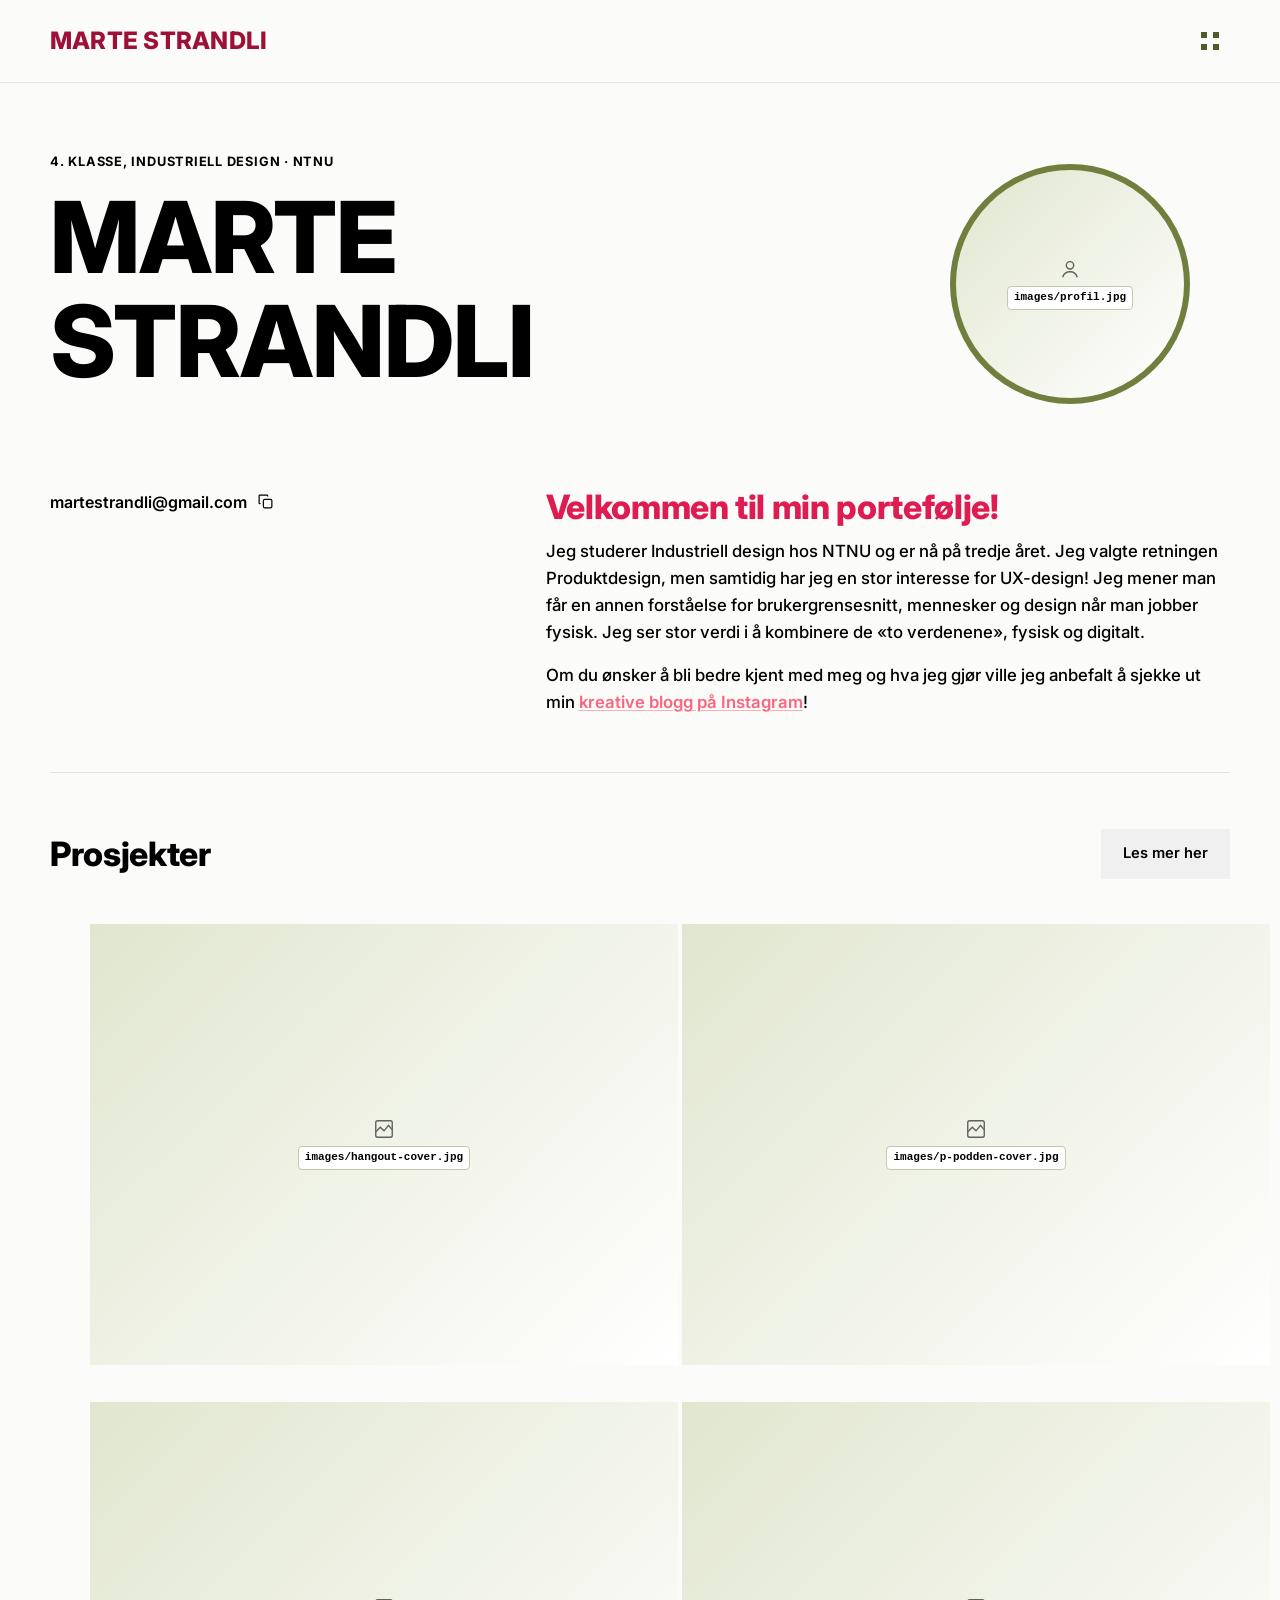
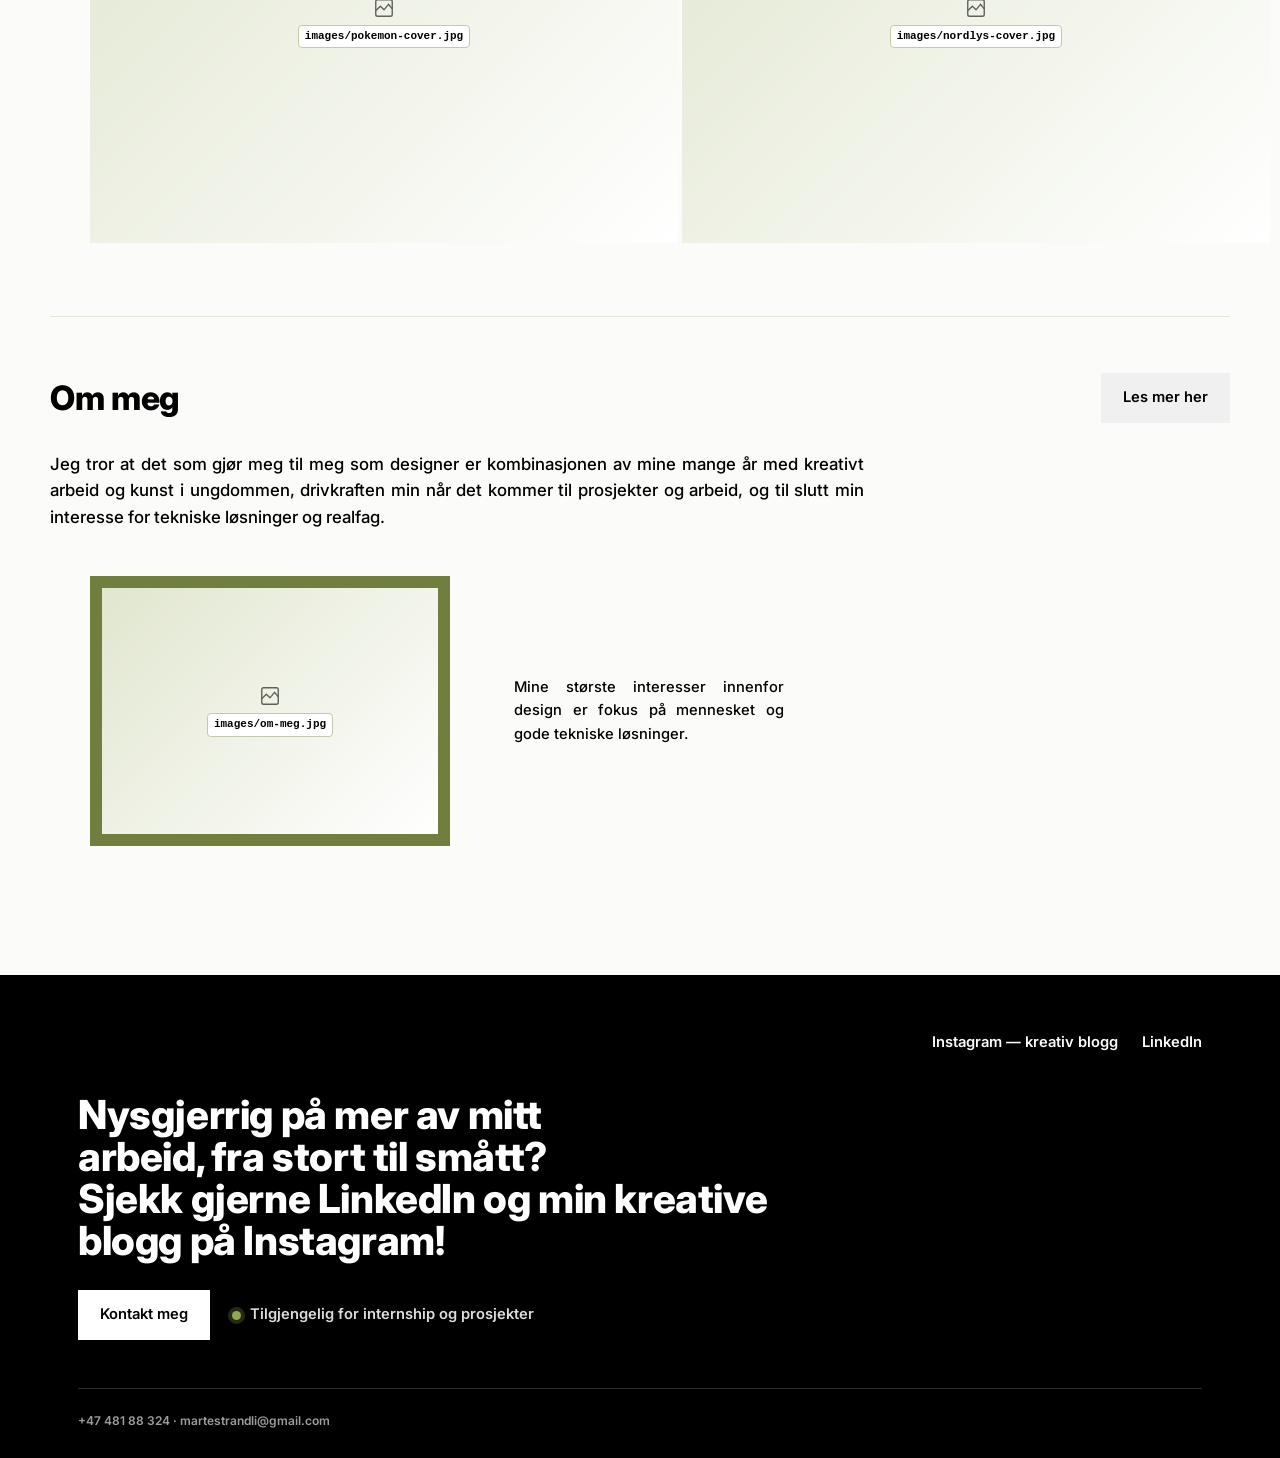
==== index.html @ b99e5b26 "Første versjon av porteføljen" ====
<!DOCTYPE html>
<html lang="no">
<head>
<meta charset="UTF-8">
<meta name="viewport" content="width=device-width, initial-scale=1.0">
<title>Marte Strandli — Portefølje</title>
<meta name="description" content="Marte Strandli, industridesignstudent ved NTNU (Produktdesign). Portefølje med prosjekter innen produkt- og tjenestedesign.">
<link rel="stylesheet" href="css/styles.css">
<link rel="icon" type="image/png" sizes="32x32" href="images/favicon-32.png">
<link rel="icon" type="image/png" sizes="16x16" href="images/favicon-16.png">
<link rel="icon" href="images/favicon.ico">
<link rel="apple-touch-icon" sizes="180x180" href="images/apple-touch-icon.png">
</head>
<body>

<header class="site-header">
  <div class="container nav">
    <a href="index.html" class="nav-logo">MARTE STRANDLI</a>
    <button class="nav-menu-btn" aria-label="Meny" aria-expanded="false">
      <span class="dots">
        <i class="tl"></i><i class="tr"></i>
        <i class="c"></i>
        <i class="bl"></i><i class="br"></i>
      </span>
    </button>
    <ul class="nav-links">
      <li><a href="prosjekter.html">Prosjekter</a></li>
      <li><a href="om-meg.html">Om meg</a></li>
      <li><a href="kontakt.html">Kontakt</a></li>
    </ul>
  </div>
</header>

<main>

  <section class="hero container">
    <div>
      <span class="eyebrow">4. klasse, Industriell design · NTNU</span>
      <h1>Marte<br>Strandli</h1>
    </div>
    <figure class="media hero-avatar">
      <img src="images/profil.jpg" alt="Portrett av Marte Strandli" loading="eager">
      <div class="media-fallback">
        <svg viewBox="0 0 24 24" fill="none" stroke="currentColor" stroke-width="1.5"><circle cx="12" cy="8" r="4"/><path d="M4 21c1.5-4.5 5-6 8-6s6.5 1.5 8 6"/></svg>
        <code>images/profil.jpg</code>
      </div>
    </figure>
  </section>

  <section class="intro container">
    <div class="email-copy-wrap">
      <button class="email-copy" data-copy-email="martestrandli@gmail.com">
        <span>martestrandli@gmail.com</span>
        <svg viewBox="0 0 24 24" fill="none" stroke="currentColor" stroke-width="1.7"><rect x="9" y="9" width="12" height="12" rx="2"/><path d="M5 15H4a1 1 0 0 1-1-1V4a1 1 0 0 1 1-1h10a1 1 0 0 1 1 1v1"/></svg>
      </button>
      <span class="copy-tooltip">Kopier</span>
    </div>
    <div>
      <h2>Velkommen til min portefølje!</h2>
      <p>Jeg studerer Industriell design hos NTNU og er nå på tredje året. Jeg valgte retningen Produktdesign, men samtidig har jeg en stor interesse for UX-design! Jeg mener man får en annen forståelse for brukergrensesnitt, mennesker og design når man jobber fysisk. Jeg ser stor verdi i å kombinere de «to verdenene», fysisk og digitalt.</p>
      <p>Om du ønsker å bli bedre kjent med meg og hva jeg gjør ville jeg anbefalt å sjekke ut min <a class="pink-link" href="https://instagram.com/marte.drawing/" target="_blank" rel="noopener">kreative blogg på Instagram</a>!</p>
    </div>
  </section>

  <section class="section container">
    <div class="section-head">
      <h2>Prosjekter</h2>
      <a class="btn" href="prosjekter.html">Les mer her</a>
    </div>
    <div class="project-grid">

      <a class="project-card" href="prosjekter/hangout.html">
        <figure class="media">
          <img src="images/hangout-cover.jpg" alt="Cover for prosjektet HangOUT" loading="lazy">
          <div class="media-fallback">
            <svg viewBox="0 0 24 24" fill="none" stroke="currentColor" stroke-width="1.5"><rect x="3" y="3" width="18" height="18" rx="2"/><path d="M3 15l5-5 4 4 5-6 4 5"/></svg>
            <code>images/hangout-cover.jpg</code>
          </div>
        </figure>
        <div class="card-caption">
          <h3>HangOUT</h3>
          <span class="card-tag">Tjenestedesign · 2025</span>
        </div>
      </a>

      <a class="project-card" href="prosjekter/p-podden.html">
        <figure class="media">
          <img src="images/p-podden-cover.jpg" alt="Cover for prosjektet P-Podden" loading="lazy">
          <div class="media-fallback">
            <svg viewBox="0 0 24 24" fill="none" stroke="currentColor" stroke-width="1.5"><rect x="3" y="3" width="18" height="18" rx="2"/><path d="M3 15l5-5 4 4 5-6 4 5"/></svg>
            <code>images/p-podden-cover.jpg</code>
          </div>
        </figure>
        <div class="card-caption">
          <h3>P-Podden</h3>
          <span class="card-tag">Tjenestedesign · 2024</span>
        </div>
      </a>

      <a class="project-card" href="prosjekter/pokemon.html">
        <figure class="media">
          <img src="images/pokemon-cover.jpg" alt="Cover for prosjektet Pokemon Arcade spill" loading="lazy">
          <div class="media-fallback">
            <svg viewBox="0 0 24 24" fill="none" stroke="currentColor" stroke-width="1.5"><rect x="3" y="3" width="18" height="18" rx="2"/><path d="M3 15l5-5 4 4 5-6 4 5"/></svg>
            <code>images/pokemon-cover.jpg</code>
          </div>
        </figure>
        <div class="card-caption">
          <h3>Pokemon Arcade spill</h3>
          <span class="card-tag">Produktdesign/utvikling · 2025</span>
        </div>
      </a>

      <a class="project-card" href="prosjekter/nordlys.html">
        <figure class="media">
          <img src="images/nordlys-cover.jpg" alt="Cover for prosjektet Lær deg nordlys" loading="lazy">
          <div class="media-fallback">
            <svg viewBox="0 0 24 24" fill="none" stroke="currentColor" stroke-width="1.5"><rect x="3" y="3" width="18" height="18" rx="2"/><path d="M3 15l5-5 4 4 5-6 4 5"/></svg>
            <code>images/nordlys-cover.jpg</code>
          </div>
        </figure>
        <div class="card-caption">
          <h3>Lær deg nordlys</h3>
          <span class="card-tag">Elektronikk/prototyping · 2025</span>
        </div>
      </a>

    </div>
  </section>

  <section class="section section-justify container" style="border-top: 1px solid var(--line);">
    <div class="section-head">
      <h2>Om meg</h2>
      <a class="btn" href="om-meg.html">Les mer her</a>
    </div>
    <p>Jeg tror at det som gjør meg til meg som designer er kombinasjonen av mine mange år med kreativt arbeid og kunst i ungdommen, drivkraften min når det kommer til prosjekter og arbeid, og til slutt min interesse for tekniske løsninger og realfag.</p>
    <div class="photo-frame" style="margin-top: 28px;">
      <figure class="media" style="--ar: 4/3;">
        <img src="images/om-meg.jpg" alt="Marte" loading="lazy">
        <div class="media-fallback">
          <svg viewBox="0 0 24 24" fill="none" stroke="currentColor" stroke-width="1.5"><rect x="3" y="3" width="18" height="18" rx="2"/><path d="M3 15l5-5 4 4 5-6 4 5"/></svg>
          <code>images/om-meg.jpg</code>
        </div>
      </figure>
      <p class="caption">Mine største interesser innenfor design er fokus på mennesket og gode tekniske løsninger.</p>
    </div>
  </section>

</main>

<footer class="site-footer">
  <div class="container">
    <div class="footer-links">
      <a href="https://instagram.com/marte.drawing/" target="_blank" rel="noopener">Instagram — kreativ blogg</a>
      <a href="https://www.linkedin.com/in/marte-strandli-75b843299/" target="_blank" rel="noopener">LinkedIn</a>
    </div>
    <h2 class="footer-heading">Nysgjerrig på mer av mitt arbeid, fra stort til smått?<br>Sjekk gjerne LinkedIn og min kreative blogg på Instagram!</h2>
    <div class="footer-cta">
      <a class="btn btn-on-dark" href="kontakt.html">Kontakt meg</a>
      <span class="footer-status"><span class="dot"></span>Tilgjengelig for internship og prosjekter</span>
    </div>
    <div class="footer-bottom">
      <span>+47 481 88 324 · martestrandli@gmail.com</span>
    </div>
  </div>
</footer>

<script src="js/main.js"></script>
</body>
</html>
---- css/styles.css ----
/* ==========================================================================
   Marte Strandli — portefølje
   Enkel, avhengighetsfri CSS. Ingen byggeverktøy nødvendig.
   ========================================================================== */

@import url('https://fonts.googleapis.com/css2?family=Inter:ital,wght@0,400;0,500;0,600;0,700;0,800;0,900;1,400&display=swap');

:root{
  /* --- Farger — Marte sin EKTE palett (oppgitt 2026-08-25) ---
     Grønn rampe: #14170A (mørkest) → #4F5A2A (mørk) → #707F3E (grønn) → #93A653 (lys)
     Rosa rampe: #9E1137 (mørk) → #DE1C51 (rosa) → #FA657E (lys)
     Regel: ALL tekst skal være en av disse fargene, eller sort/hvit — ingen andre farger.
     Bruk: grønn = ringer/prikk/mørke knapper. Rosa = overskrifter/lenker/logo. Sort = brødtekst/strukturelle titler. */
  --paper: #fbfbf9;
  --paper-raised: #ffffff;
  --ink: #000000;
  /* ink-soft/ink-faint pekte tidligere på gråtoner — nå satt til ren sort,
     slik at ALL "grå" tekst (ingresser, bildetekster, metadata) blir sort i stedet. */
  --ink-soft: #000000;
  --ink-faint: #000000;
  --line: color-mix(in srgb, #707f3e 20%, #ffffff);
  --line-strong: color-mix(in srgb, #707f3e 42%, #ffffff);

  --chip: color-mix(in srgb, #000000 6%, #ffffff);
  --chip-hover: color-mix(in srgb, #000000 11%, #ffffff);

  --green-darkest: #14170a;
  --green: #707f3e;
  --green-deep: #4f5a2a;
  --green-bright: #93a653;
  --green-soft: color-mix(in srgb, #93a653 28%, #ffffff);

  --pink: #de1c51;
  --pink-strong: #9e1137;
  --pink-light: #fa657e;

  --accent-contrast: #ffffff;

  /* --- Typografi --- */
  --font-display: "Inter", -apple-system, "Helvetica Neue", Arial, sans-serif;
  --font-body: "Inter", -apple-system, "Segoe UI", sans-serif;
  --font-label: "Inter", -apple-system, "Segoe UI", sans-serif;

  --fs-hero: clamp(2.8rem, 8vw, 6.2rem);
  --fs-h1: clamp(2rem, 4.5vw, 3rem);
  --fs-h2: clamp(1.5rem, 3vw, 2.1rem);
  --fs-h3: 1.2rem;
  --fs-body: 1.05rem;
  --fs-small: 0.92rem;
  --fs-label: 0.8rem;

  --container: 1180px;
  --radius: 0px;
  --gap: 4px;
}

*, *::before, *::after{ box-sizing: border-box; }
html{ scroll-behavior: smooth; }
body{
  margin: 0;
  background: var(--paper);
  color: var(--ink);
  font-family: var(--font-body);
  font-size: var(--fs-body);
  line-height: 1.6;
  -webkit-font-smoothing: antialiased;
}
@media (prefers-reduced-motion: reduce){
  html{ scroll-behavior: auto; }
  *{ animation-duration: 0.001ms !important; transition-duration: 0.001ms !important; }
}

img{ max-width: 100%; display: block; }
a{ color: inherit; text-decoration: none; }
a:focus-visible, button:focus-visible, input:focus-visible, textarea:focus-visible{
  outline: 2px solid var(--green);
  outline-offset: 3px;
}
button{ font-family: inherit; cursor: pointer; }

.container{
  max-width: var(--container);
  margin: 0 auto;
  padding: 0 28px;
}

h1, h2, h3{
  font-family: var(--font-display);
  font-weight: 800;
  line-height: 1.05;
  margin: 0;
  letter-spacing: -0.01em;
  text-wrap: balance;
}
h1{ font-size: var(--fs-h1); }
h2{ font-size: var(--fs-h2); }
h3{ font-size: var(--fs-h3); font-weight: 700; }

p{ margin: 0 0 1em; max-width: 62ch; color: var(--ink); font-weight: 500; }
p:last-child{ margin-bottom: 0; }

.eyebrow{
  font-family: var(--font-label);
  font-weight: 700;
  font-size: var(--fs-label);
  letter-spacing: 0.06em;
  text-transform: uppercase;
  color: var(--ink);
  display: inline-block;
  margin-bottom: 12px;
}

.pink-link{ color: var(--pink-light); font-weight: 600; text-decoration: underline; text-decoration-color: color-mix(in srgb, var(--pink-light) 50%, transparent); text-underline-offset: 2px; }
.pink-link:hover{ color: var(--pink-strong); }

/* ---------- Knapper ---------- */
.btn{
  display: inline-flex;
  align-items: center;
  justify-content: center;
  gap: 8px;
  padding: 13px 22px;
  border: none;
  border-radius: var(--radius);
  font-family: var(--font-label);
  font-weight: 600;
  font-size: var(--fs-small);
  background: var(--chip);
  color: var(--ink);
  transition: background 0.15s ease, color 0.15s ease;
}
.btn:hover{ background: var(--chip-hover); }
.btn.btn-dark{ background: var(--green-deep); color: #fff; }
.btn.btn-dark:hover{ background: var(--ink); }
.btn.btn-on-dark{ background: #ffffff; color: var(--ink); }
.btn.btn-on-dark:hover{ background: var(--chip); }
.btn .btn-check{ color: var(--green); display:none; }
.btn.is-copied .btn-check{ display:inline; }
.btn.is-copied .btn-default{ display:none; }
.btn.btn-block{ width: 100%; }

.email-copy-wrap{
  position: relative;
  display: inline-block;
}
.email-copy{
  display: inline-flex;
  align-items: center;
  gap: 10px;
  background: none;
  border: none;
  padding: 0;
  font-family: var(--font-body);
  font-weight: 600;
  font-size: 1rem;
  color: var(--ink);
}
.email-copy svg{ width: 17px; height: 17px; flex: none; color: var(--ink-faint); }

/* Boble som følger musepekeren, som på den ekte Framer-siden */
.copy-tooltip{
  position: absolute;
  top: 0;
  left: 0;
  transform: translate(-50%, -135%);
  background: color-mix(in srgb, var(--ink) 58%, white);
  color: #fff;
  padding: 8px 16px;
  border-radius: 999px;
  font-family: var(--font-label);
  font-weight: 600;
  font-size: 0.85rem;
  white-space: nowrap;
  opacity: 0;
  pointer-events: none;
  transition: opacity 0.12s ease, background 0.12s ease;
  z-index: 5;
}
.email-copy-wrap:hover .copy-tooltip{ opacity: 1; }
.copy-tooltip.is-copied{ background: var(--ink); }
@media (hover: none){
  /* Ingen musepeker på mobil/touch — vis en enkel bekreftelse i midten i stedet */
  .copy-tooltip{ left: 50% !important; transform: translate(-50%, -135%); }
}

/* ---------- Header / navigasjon ---------- */
.site-header{
  position: sticky;
  top: 0;
  z-index: 40;
  background: color-mix(in srgb, var(--paper) 88%, transparent);
  backdrop-filter: blur(8px);
  border-bottom: 1px solid var(--line);
}
.nav{
  display: flex;
  align-items: center;
  padding: 18px 0;
  position: relative;
}
.nav-logo{
  font-family: var(--font-display);
  font-weight: 800;
  font-size: 1.5rem;
  letter-spacing: 0.01em;
  color: var(--pink-strong);
}

.nav-menu-btn{
  width: 40px;
  height: 40px;
  display: grid;
  place-items: center;
  background: none;
  border: none;
  border-radius: var(--radius);
  flex: none;
  cursor: pointer;
  /* Ikonet skal alltid stå lengst til høyre i navbaren, uansett om
     lenkene er åpne eller lukket — se .nav-links order:1 nedenfor. */
  order: 2;
}
.nav-menu-btn:hover .dots i{ background: var(--green-darkest); }

/* Meny-ikonet: 5 firkanter i et "quincunx"-mønster (4 hjørner + 1 midt).
   I hvilemodus vises KUN de 4 hjørnene. Når du klikker ikonet, kommer den
   midterste (lysegrønne) firkanten frem, og undermenyen ruller ut fra
   ikonet. Klikk ikonet igjen for å rulle den sammen igjen. */
.nav-menu-btn .dots{
  display: grid;
  grid-template-columns: repeat(3, 6px);
  grid-template-rows: repeat(3, 6px);
  gap: 0;
  width: 18px;
  height: 18px;
}
.nav-menu-btn .dots i{
  width: 6px;
  height: 6px;
  background: var(--green-deep);
  display: block;
  transition: background 0.15s ease, opacity 0.2s ease, transform 0.2s ease;
}
.nav-menu-btn .dots i.tl{ grid-column: 1; grid-row: 1; }
.nav-menu-btn .dots i.tr{ grid-column: 3; grid-row: 1; }
.nav-menu-btn .dots i.c{
  grid-column: 2; grid-row: 2;
  background: var(--green-bright);
  opacity: 0;
  transform: scale(0.3);
}
.nav-menu-btn .dots i.bl{ grid-column: 1; grid-row: 3; }
.nav-menu-btn .dots i.br{ grid-column: 3; grid-row: 3; }

/* Åpen meny: den midterste firkanten kommer frem */
.site-header.is-open .nav-menu-btn .dots i.c{ opacity: 1; transform: scale(1); }

/* Nav-lenkene er skjult som standard og "rullet inn" i ikonet (bredde 0).
   Klikk på ikonet ruller dem ut til venstre for ikonet, i selve navbaren —
   ikonet selv blir stående helt til høyre hele tiden (se order ovenfor). */
.nav-links{
  order: 1;
  list-style: none;
  /* margin-left:auto dytter lenke-gruppen (+ ikonet, som følger rett etter)
     helt til høyre i navbaren, mens margin-right holder dem tett inntil ikonet. */
  margin: 0 6px 0 auto;
  padding: 0;
  display: flex;
  align-items: center;
  gap: 4px;
  max-width: 0;
  opacity: 0;
  overflow: hidden;
  white-space: nowrap;
  pointer-events: none;
  transition: max-width 0.4s ease, opacity 0.25s ease;
}
.site-header.is-open .nav-links{
  max-width: 420px;
  opacity: 1;
  pointer-events: auto;
}
.nav-links a{
  display: block;
  padding: 11px 14px;
  font-weight: 600;
  font-size: 0.95rem;
  white-space: nowrap;
}
.nav-links a:hover{ background: var(--chip); }
.nav-links a[aria-current="page"]{ color: var(--pink-strong); }

@media (max-width: 640px){
  /* På smale skjermer er det ikke plass til at lenkene ruller ut vannrett
     i navbaren — der vises de i en nedtrekksmeny under ikonet i stedet,
     men fortsatt styrt av samme klikk på ikonet. */
  .nav-links{
    flex-direction: column;
    align-items: stretch;
    max-width: none;
    width: 200px;
    margin: 0;
    padding: 8px;
    position: absolute;
    top: calc(100% + 10px);
    right: 0;
    background: var(--paper-raised);
    border: 1px solid var(--line-strong);
    box-shadow: 0 12px 28px rgba(0, 0, 0, 0.10);
    transform: translateY(-6px);
    transition: opacity 0.2s ease, transform 0.2s ease;
  }
  .site-header.is-open .nav-links{ transform: translateY(0); }
}

/* ---------- Hero (forside) ---------- */
.hero{
  padding: 64px 0 40px;
  display: grid;
  grid-template-columns: 1fr auto;
  gap: 40px;
  align-items: start;
}
.hero h1{
  font-size: var(--fs-hero);
  text-transform: uppercase;
}
.media.hero-avatar{
  --ar: 1/1;
  width: 240px;
  border-radius: 50%;
  border: 6px solid var(--green);
  flex: none;
  padding: 4px;
  /* Vokser ut fra en liten grønn sirkel til full størrelse hver gang siden lastes,
     akkurat som på Marte sitt ekte site (se skjermopptaket hun sendte). */
  animation: avatarGrow 0.9s cubic-bezier(0.16, 1, 0.3, 1) both;
}
.media.hero-avatar img{ border-radius: 50%; }
@keyframes avatarGrow{
  from{ transform: scale(0.22); opacity: 0; }
  to{ transform: scale(1); opacity: 1; }
}
@media (max-width: 640px){
  .hero{ grid-template-columns: 1fr; }
  .media.hero-avatar{ width: 160px; }
}

/* ---------- Intro / velkomst-tekst ---------- */
.intro{
  padding: 28px 0 56px;
  border-bottom: 1px solid var(--line);
  display: grid;
  grid-template-columns: 0.85fr 1.3fr;
  gap: 48px;
  align-items: start;
}
.intro h2{ color: var(--pink); margin-bottom: 14px; }
.intro p{ font-size: 1.05rem; }
@media (max-width: 780px){
  .intro{ grid-template-columns: 1fr; gap: 24px; }
}

/* ---------- Seksjon ---------- */
.section{ padding: 56px 0; }
.section-head{
  display: flex;
  justify-content: space-between;
  align-items: center;
  gap: 20px;
  margin-bottom: 28px;
  flex-wrap: wrap;
}
.meta, .section-head .meta{
  font-family: var(--font-label);
  font-weight: 700;
  font-size: var(--fs-small);
  color: var(--ink);
}

/* Overskrift + årstall-rad (f.eks. "PROSJEKTER" + "2023 – d.d") —
   brukes i stedet for negative marginer, slik at teksten alltid
   følger rette marger uansett skjermstørrelse. */
.hero-heading-row{
  display: flex;
  justify-content: space-between;
  align-items: flex-end;
  gap: 20px;
  flex-wrap: wrap;
}

/* ---------- Prosjekt-grid ---------- */
.project-grid{
  display: grid;
  grid-template-columns: repeat(2, 1fr);
  gap: var(--gap);
}
@media (max-width: 720px){
  .project-grid{ grid-template-columns: 1fr; }
}
.project-card{ display: block; position: relative; }
.project-card .media{ --ar: 4/3; border-radius: 0; }
.project-card .card-caption{
  position: absolute;
  left: 0; right: 0; bottom: 0;
  padding: 16px 18px;
  background: linear-gradient(0deg, rgba(15,18,6,0.62), transparent);
  color: #fff;
  opacity: 0;
  transition: opacity 0.15s ease;
  pointer-events: none;
}
.project-card:hover .card-caption, .project-card:focus-visible .card-caption{ opacity: 1; }
.project-card .card-caption h3{ color: #fff; margin-bottom: 2px; }
.project-card .card-caption .card-tag{
  font-family: var(--font-label);
  font-weight: 600;
  font-size: var(--fs-label);
  color: color-mix(in srgb, #fff 80%, transparent);
}

/* ---------- Bilde-container med fallback ---------- */
.media{
  position: relative;
  display: block;
  width: 100%;
  aspect-ratio: var(--ar, 4 / 3);
  overflow: hidden;
  background: linear-gradient(135deg, var(--green-soft), var(--paper-raised));
}
.media img{
  position: absolute;
  inset: 0;
  width: 100%;
  height: 100%;
  object-fit: cover;
  opacity: 1;
}
.media img.is-missing{ opacity: 0; }
.media-fallback{
  position: absolute;
  inset: 0;
  display: flex;
  flex-direction: column;
  align-items: center;
  justify-content: center;
  gap: 6px;
  text-align: center;
  padding: 16px;
  opacity: 0;
  pointer-events: none;
  transition: opacity 0.15s ease;
  font-family: var(--font-label);
  font-weight: 600;
  color: var(--ink-faint);
}
.media img.is-missing ~ .media-fallback{ opacity: 1; }
.media-fallback svg{ width: 22px; height: 22px; opacity: 0.6; }
.media-fallback code{
  font-size: 11px;
  background: var(--paper-raised);
  border: 1px solid var(--line-strong);
  padding: 2px 6px;
  border-radius: 4px;
  color: var(--ink-soft);
  word-break: break-all;
}

/* ---------- Bilderamme (grønn/rosa) ---------- */
.photo-frame{ display: flex; gap: 24px; align-items: center; }
.photo-frame .media{
  border: 12px solid var(--green);
  flex: none;
  width: min(360px, 100%);
}
.photo-frame.frame-pink .media{ border-color: var(--pink); }
.photo-frame .caption{ color: var(--ink-soft); font-size: 0.92rem; max-width: 30ch; }
@media (max-width: 640px){
  .photo-frame{ flex-direction: column; align-items: flex-start; }
  .photo-frame .media{ width: 100%; }
}

/* ---------- Om meg-teaser (forside) ---------- */
.section-justify p{ text-align: justify; max-width: 74ch; }

/* ---------- Om meg / Q&A ---------- */
.om-hero{ padding: 56px 0 32px; text-align: center; }
.om-hero .eyebrow{ display: block; }
.om-hero h1{ text-transform: uppercase; }
.om-body p{ text-align: justify; }

.qa-list{ border-top: 1px solid var(--line); }
.qa-item{
  border-bottom: 1px solid var(--line);
  background: var(--chip);
  border-radius: var(--radius);
  margin-bottom: 10px;
  padding: 0 18px;
  border: none;
}
.qa-question{
  width: 100%;
  background: none;
  border: none;
  text-align: left;
  padding: 20px 0;
  display: flex;
  justify-content: space-between;
  align-items: center;
  gap: 16px;
  font-family: var(--font-display);
  font-weight: 700;
  font-size: 1.02rem;
  color: var(--ink);
}
.qa-question .plus{
  flex: none;
  width: 20px; height: 20px;
  position: relative;
}
.qa-question .plus::before, .qa-question .plus::after{
  content: "";
  position: absolute;
  background: var(--ink);
  transition: transform 0.2s ease;
}
.qa-question .plus::before{ left: 0; top: 50%; width: 100%; height: 1.5px; transform: translateY(-50%); }
.qa-question .plus::after{ top: 0; left: 50%; width: 1.5px; height: 100%; transform: translateX(-50%); }
.qa-item[data-open="true"] .plus::after{ transform: translateX(-50%) rotate(90deg); opacity: 0; }
.qa-answer{
  max-height: 0;
  overflow: hidden;
  transition: max-height 0.25s ease;
}
.qa-item[data-open="true"] .qa-answer{ max-height: 300px; }
.qa-answer p{ padding-bottom: 20px; }

/* ---------- Kontakt ---------- */
.contact-hero{ padding: 56px 0 40px; }
.contact-hero h1{ text-transform: uppercase; }
.contact-hero.hero-pink h1{ color: var(--pink); }
.contact-hero .email-copy{ margin-top: 20px; }

.contact-form{
  display: grid;
  gap: 12px;
  max-width: 620px;
  margin: 40px 0;
}
.contact-form input,
.contact-form textarea{
  width: 100%;
  border: none;
  border-radius: var(--radius);
  background: var(--chip);
  padding: 16px 18px;
  font-family: var(--font-body);
  font-size: 1rem;
  color: var(--ink);
  resize: vertical;
}
.contact-form input::placeholder,
.contact-form textarea::placeholder{ color: var(--ink-faint); }
.contact-form textarea{ min-height: 140px; }
.contact-form .hp-field{ position: absolute; left: -9999px; }

.contact-details{
  display: grid;
  grid-template-columns: repeat(3, 1fr);
  gap: 24px;
  padding: 40px 0;
  border-top: 1px solid var(--line);
}
@media (max-width: 720px){
  .contact-details{ grid-template-columns: 1fr; }
}
.contact-detail .eyebrow{ display: block; }
.contact-detail a{ font-family: var(--font-label); font-weight: 700; font-size: var(--fs-small); }
.contact-detail a:hover{ color: var(--green); }

/* ---------- Prosjekt-detaljside ---------- */
.project-hero{ padding: 48px 0 0; }
.project-meta-grid{
  display: grid;
  grid-template-columns: repeat(4, 1fr);
  gap: 20px;
  padding: 28px 0 40px;
  border-bottom: 1px solid var(--line);
  margin-bottom: 40px;
  font-family: var(--font-label);
  font-weight: 600;
  font-size: var(--fs-label);
}
@media (max-width: 720px){
  .project-meta-grid{ grid-template-columns: repeat(2, 1fr); }
}
.project-meta-grid dt{ color: var(--ink); font-weight: 700; text-transform: uppercase; letter-spacing: 0.05em; margin-bottom: 6px; }
.project-meta-grid dd{ margin: 0; color: var(--ink); }
.project-cover{ --ar: 16/9; margin-bottom: 48px; border-radius: 0; }
.project-body{ display: grid; gap: 48px; }
.project-body h2{ margin-bottom: 16px; }
.project-body .media{ --ar: 16/9; margin: 8px 0 4px; }
.project-body .media.portrait{ --ar: 3/4; max-width: 480px; }
.project-body-text{ max-width: 68ch; }
.project-body-text p{ max-width: none; }

.explore{
  padding: 56px 0;
  border-top: 1px solid var(--line);
}
.explore-grid{
  display: grid;
  grid-template-columns: repeat(2, 1fr);
  gap: var(--gap);
  margin-top: 24px;
}
@media (max-width: 720px){
  .explore-grid{ grid-template-columns: 1fr; }
}

/* ---------- 404 ---------- */
.notfound{
  min-height: 100vh;
  display: flex;
  flex-direction: column;
  justify-content: center;
  padding: 56px 28px;
  max-width: var(--container);
  margin: 0 auto;
}
.notfound h1{
  font-size: clamp(3rem, 11vw, 7.5rem);
  line-height: 0.94;
  text-transform: uppercase;
  margin-bottom: 72px;
}
.notfound-bottom{
  display: flex;
  justify-content: space-between;
  align-items: center;
}
.notfound-code{ font-weight: 700; font-size: 1.25rem; color: var(--ink-faint); }

/* ---------- Footer (mørk) ---------- */
.site-footer{
  background: var(--ink);
  color: var(--paper);
  margin-top: 56px;
  padding: 56px 0 28px;
}
.footer-links{
  display: flex;
  justify-content: flex-end;
  gap: 24px;
  font-family: var(--font-label);
  font-weight: 600;
  font-size: var(--fs-small);
  margin-bottom: 40px;
}
.footer-links a:hover{ color: var(--green-bright); }
.footer-heading{
  color: #ffffff;
  font-size: clamp(1.5rem, 4vw, 2.5rem);
  max-width: 26ch;
}
.footer-cta{
  display: flex;
  align-items: center;
  gap: 22px;
  flex-wrap: wrap;
  margin-top: 28px;
}
.footer-status{
  display: inline-flex;
  align-items: center;
  gap: 9px;
  font-family: var(--font-label);
  font-weight: 600;
  font-size: var(--fs-small);
  color: color-mix(in srgb, var(--paper) 88%, transparent);
}
.footer-status .dot{
  width: 9px; height: 9px; border-radius: 50%;
  background: var(--green-bright);
  box-shadow: 0 0 0 4px color-mix(in srgb, var(--green-bright) 25%, transparent);
}
.footer-bottom{
  display: flex;
  justify-content: space-between;
  align-items: center;
  flex-wrap: wrap;
  gap: 10px;
  margin-top: 48px;
  padding-top: 22px;
  border-top: 1px solid color-mix(in srgb, var(--paper) 16%, transparent);
  font-family: var(--font-label);
  font-weight: 600;
  font-size: 12px;
  color: color-mix(in srgb, var(--paper) 62%, transparent);
}
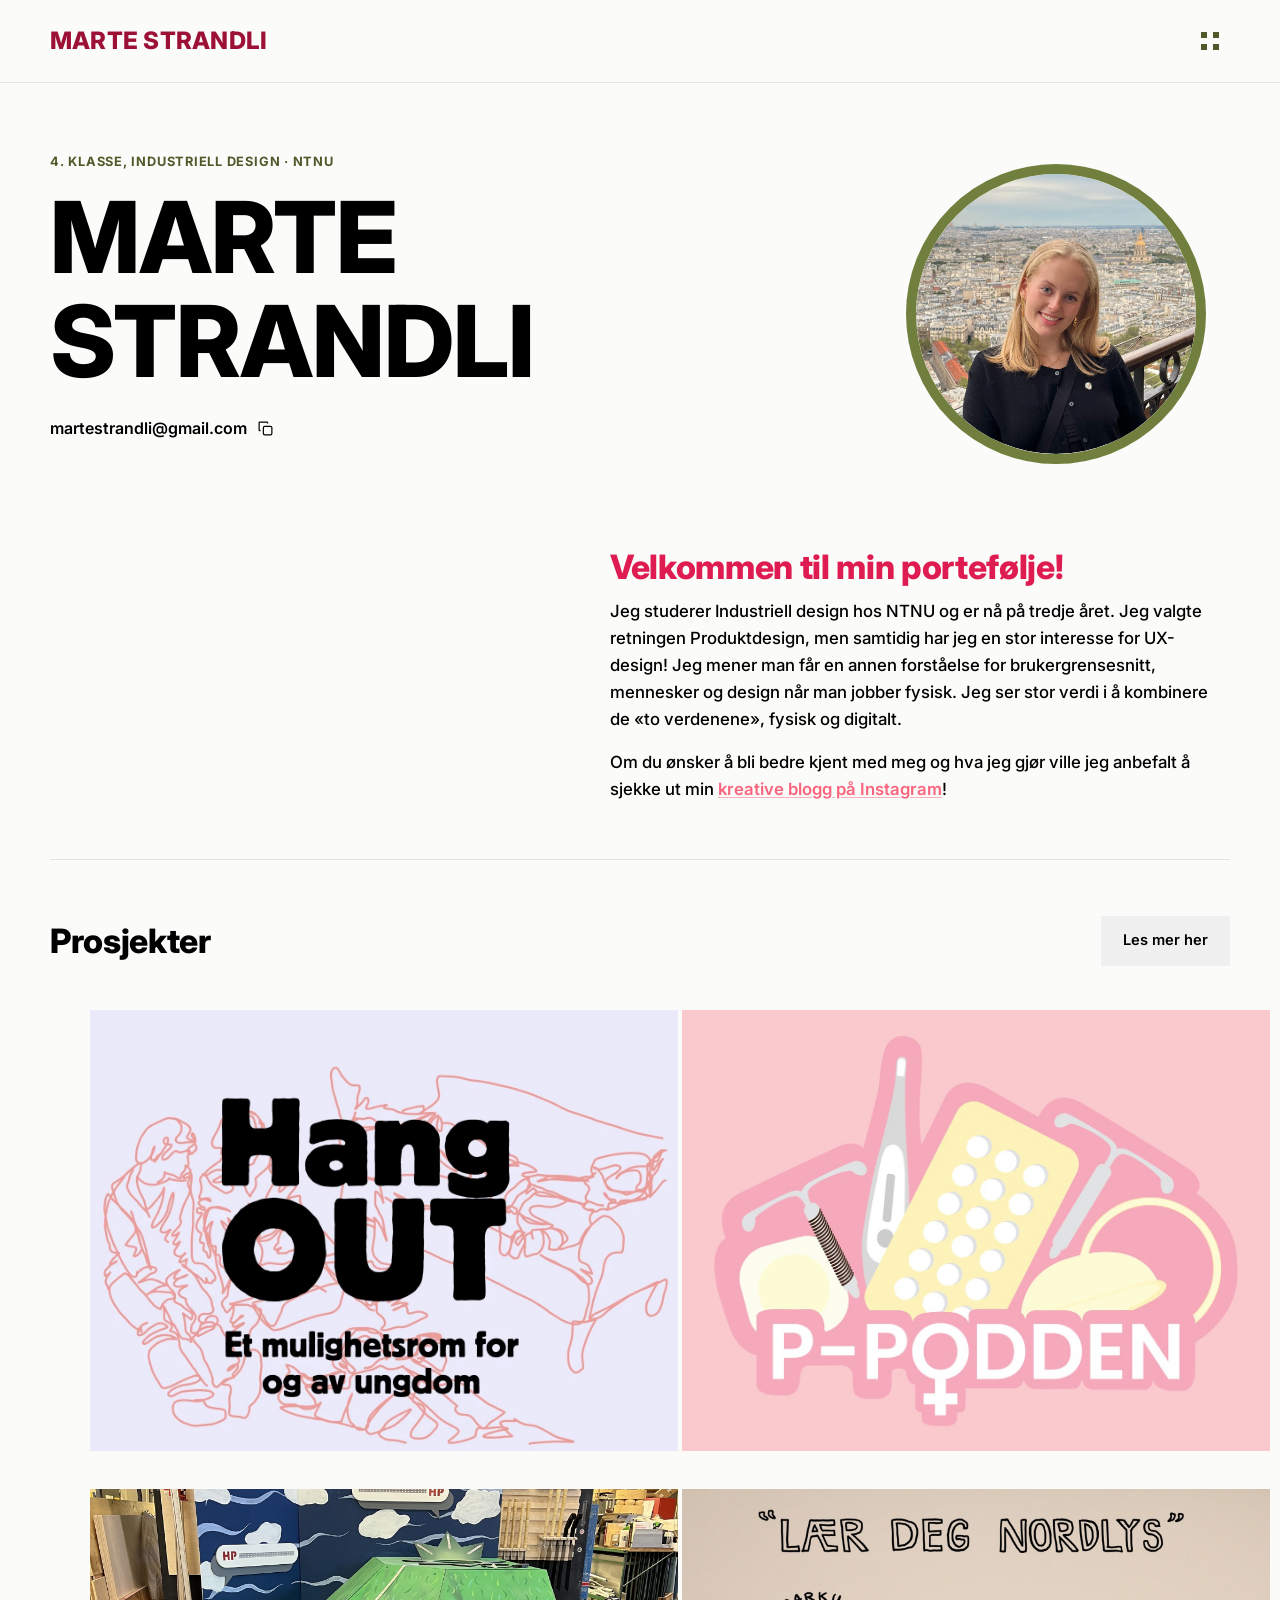
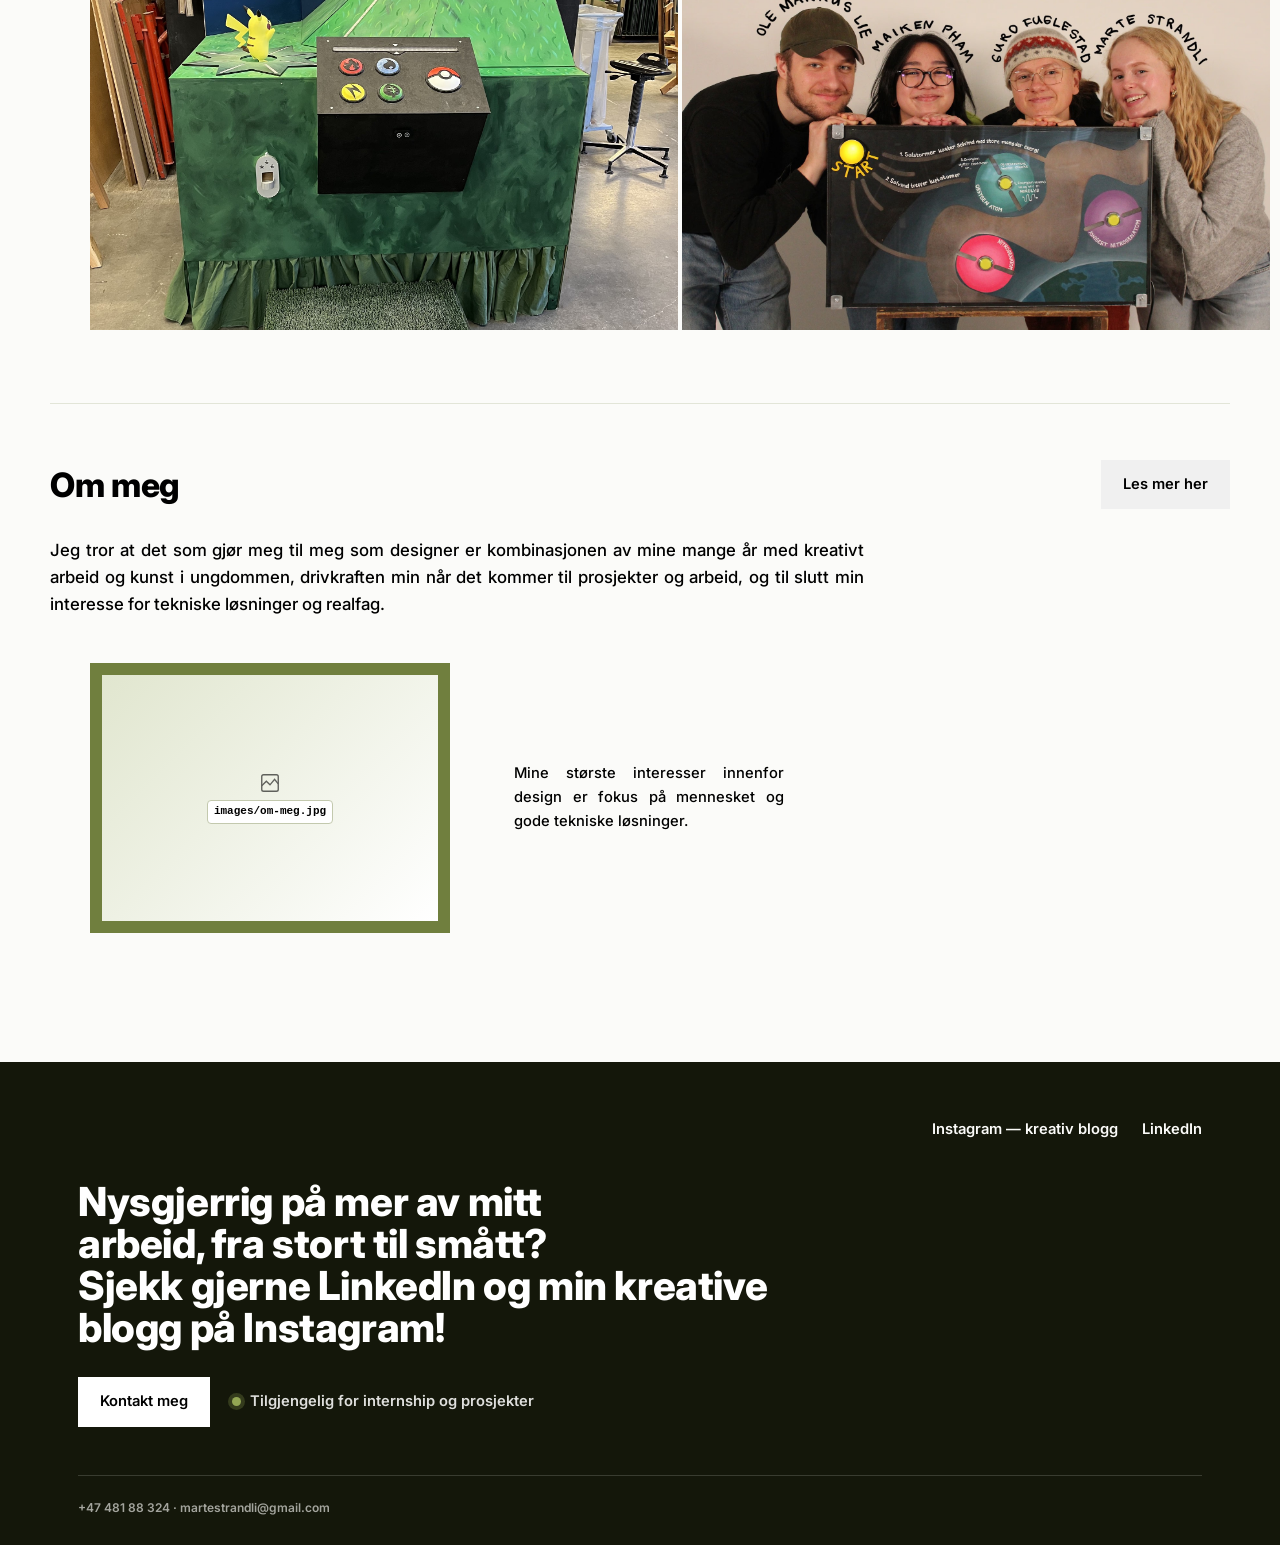
==== commit 02179693: "Nye prosjekttekster, bildeformat-fiks, og layout-justeringer" ====
--- a/index.html
+++ b/index.html
@@ -5,7 +5,7 @@
 <meta name="viewport" content="width=device-width, initial-scale=1.0">
 <title>Marte Strandli — Portefølje</title>
 <meta name="description" content="Marte Strandli, industridesignstudent ved NTNU (Produktdesign). Portefølje med prosjekter innen produkt- og tjenestedesign.">
-<link rel="stylesheet" href="css/styles.css">
+<link rel="stylesheet" href="css/styles.css?v=20260826d">
 <link rel="icon" type="image/png" sizes="32x32" href="images/favicon-32.png">
 <link rel="icon" type="image/png" sizes="16x16" href="images/favicon-16.png">
 <link rel="icon" href="images/favicon.ico">
@@ -35,8 +35,15 @@
 
   <section class="hero container">
     <div>
-      <span class="eyebrow">4. klasse, Industriell design · NTNU</span>
+      <span class="eyebrow hero-eyebrow">4. klasse, Industriell design · NTNU</span>
       <h1>Marte<br>Strandli</h1>
+      <div class="email-copy-wrap hero-email">
+        <button class="email-copy" data-copy-email="martestrandli@gmail.com">
+          <span>martestrandli@gmail.com</span>
+          <svg viewBox="0 0 24 24" fill="none" stroke="currentColor" stroke-width="1.7"><rect x="9" y="9" width="12" height="12" rx="2"/><path d="M5 15H4a1 1 0 0 1-1-1V4a1 1 0 0 1 1-1h10a1 1 0 0 1 1 1v1"/></svg>
+        </button>
+        <span class="copy-tooltip">Kopier</span>
+      </div>
     </div>
     <figure class="media hero-avatar">
       <img src="images/profil.jpg" alt="Portrett av Marte Strandli" loading="eager">
@@ -48,13 +55,6 @@
   </section>
 
   <section class="intro container">
-    <div class="email-copy-wrap">
-      <button class="email-copy" data-copy-email="martestrandli@gmail.com">
-        <span>martestrandli@gmail.com</span>
-        <svg viewBox="0 0 24 24" fill="none" stroke="currentColor" stroke-width="1.7"><rect x="9" y="9" width="12" height="12" rx="2"/><path d="M5 15H4a1 1 0 0 1-1-1V4a1 1 0 0 1 1-1h10a1 1 0 0 1 1 1v1"/></svg>
-      </button>
-      <span class="copy-tooltip">Kopier</span>
-    </div>
     <div>
       <h2>Velkommen til min portefølje!</h2>
       <p>Jeg studerer Industriell design hos NTNU og er nå på tredje året. Jeg valgte retningen Produktdesign, men samtidig har jeg en stor interesse for UX-design! Jeg mener man får en annen forståelse for brukergrensesnitt, mennesker og design når man jobber fysisk. Jeg ser stor verdi i å kombinere de «to verdenene», fysisk og digitalt.</p>
@@ -165,6 +165,6 @@
   </div>
 </footer>
 
-<script src="js/main.js"></script>
+<script src="js/main.js?v=20260826d"></script>
 </body>
 </html>
--- a/css/styles.css
+++ b/css/styles.css
@@ -25,6 +25,7 @@
   --chip-hover: color-mix(in srgb, #000000 11%, #ffffff);
 
   --green-darkest: #14170a;
+  --green-mid-dark: #32381a; /* midt imellom darkest og deep, prøvd på footeren 2026-08-25 */
   --green: #707f3e;
   --green-deep: #4f5a2a;
   --green-bright: #93a653;
@@ -110,6 +111,8 @@
   margin-bottom: 12px;
 }
 
+.hero-eyebrow{ color: var(--green-deep); }
+
 .pink-link{ color: var(--pink-light); font-weight: 600; text-decoration: underline; text-decoration-color: color-mix(in srgb, var(--pink-light) 50%, transparent); text-underline-offset: 2px; }
 .pink-link:hover{ color: var(--pink-strong); }
 
@@ -138,6 +141,7 @@
 .btn.is-copied .btn-check{ display:inline; }
 .btn.is-copied .btn-default{ display:none; }
 .btn.btn-block{ width: 100%; }
+.btn-row{ display: flex; flex-wrap: wrap; gap: 12px; margin-top: 10px; }
 
 .email-copy-wrap{
   position: relative;
@@ -287,8 +291,8 @@
   font-size: 0.95rem;
   white-space: nowrap;
 }
-.nav-links a:hover{ background: var(--chip); }
-.nav-links a[aria-current="page"]{ color: var(--pink-strong); }
+.nav-links a:hover{ color: color-mix(in srgb, var(--ink) 55%, white); }
+.nav-links a[aria-current="page"]{ color: var(--green-deep); }
 
 @media (max-width: 640px){
   /* På smale skjermer er det ikke plass til at lenkene ruller ut vannrett
@@ -327,14 +331,15 @@
 }
 .media.hero-avatar{
   --ar: 1/1;
-  width: 240px;
+  width: 300px;
+  margin-right: 24px;
   border-radius: 50%;
-  border: 6px solid var(--green);
+  border: 10px solid var(--green);
   flex: none;
   padding: 4px;
   /* Vokser ut fra en liten grønn sirkel til full størrelse hver gang siden lastes,
      akkurat som på Marte sitt ekte site (se skjermopptaket hun sendte). */
-  animation: avatarGrow 0.9s cubic-bezier(0.16, 1, 0.3, 1) both;
+  animation: avatarGrow 2s cubic-bezier(0.16, 1, 0.3, 1) both;
 }
 .media.hero-avatar img{ border-radius: 50%; }
 @keyframes avatarGrow{
@@ -343,22 +348,40 @@
 }
 @media (max-width: 640px){
   .hero{ grid-template-columns: 1fr; }
-  .media.hero-avatar{ width: 160px; }
+  .media.hero-avatar{ width: 190px; margin-right: 0; }
+}
+
+.hero-email{ margin-top: 22px; }
+
+/* ---------- Tekst ease-in ved sideåpning ----------
+   All tekst i <main> og bunntekst glir mykt inn når siden lastes,
+   i stedet for å dukke brått opp. Header/navigasjon er bevisst
+   holdt utenfor, siden den skal være klikkbar med en gang. */
+@keyframes textEaseIn{
+  from{ opacity: 0; transform: translateY(14px); }
+  to{ opacity: 1; transform: translateY(0); }
+}
+main h1, main h2, main h3, main p, main .eyebrow, main dt, main dd,
+main .meta, main .caption, main .contact-detail a, main .qa-question,
+main .email-copy, main .btn,
+.site-footer h2, .site-footer .footer-links a, .site-footer .footer-status,
+.site-footer .footer-bottom{
+  animation: textEaseIn 0.7s cubic-bezier(0.16, 1, 0.3, 1) both;
 }
 
 /* ---------- Intro / velkomst-tekst ---------- */
 .intro{
   padding: 28px 0 56px;
   border-bottom: 1px solid var(--line);
-  display: grid;
-  grid-template-columns: 0.85fr 1.3fr;
-  gap: 48px;
-  align-items: start;
-}
+  display: flex;
+  justify-content: flex-end;
+}
+.intro > div{ max-width: 620px; }
 .intro h2{ color: var(--pink); margin-bottom: 14px; }
 .intro p{ font-size: 1.05rem; }
 @media (max-width: 780px){
-  .intro{ grid-template-columns: 1fr; gap: 24px; }
+  .intro{ justify-content: flex-start; }
+  .intro > div{ max-width: none; }
 }
 
 /* ---------- Seksjon ---------- */
@@ -485,9 +508,18 @@
 
 /* ---------- Om meg / Q&A ---------- */
 .om-hero{ padding: 56px 0 32px; text-align: center; }
-.om-hero .eyebrow{ display: block; }
-.om-hero h1{ text-transform: uppercase; }
+.om-hero .eyebrow{ display: block; font-size: 1.05rem; }
+.om-hero h1{ text-transform: uppercase; font-size: clamp(2.6rem, 6vw, 4.2rem); }
 .om-body p{ text-align: justify; }
+
+.om-bio-grid{
+  display: grid;
+  grid-template-columns: 1fr 1fr;
+  gap: 40px;
+}
+@media (max-width: 780px){
+  .om-bio-grid{ grid-template-columns: 1fr; gap: 20px; }
+}
 
 .qa-list{ border-top: 1px solid var(--line); }
 .qa-item{
@@ -597,13 +629,40 @@
 .project-meta-grid dt{ color: var(--ink); font-weight: 700; text-transform: uppercase; letter-spacing: 0.05em; margin-bottom: 6px; }
 .project-meta-grid dd{ margin: 0; color: var(--ink); }
 .project-cover{ --ar: 16/9; margin-bottom: 48px; border-radius: 0; }
-.project-body{ display: grid; gap: 48px; }
+.project-body{ display: grid; gap: 48px; margin-bottom: 48px; }
 .project-body h2{ margin-bottom: 16px; }
 .project-body .media{ --ar: 16/9; margin: 8px 0 4px; }
 .project-body .media.portrait{ --ar: 3/4; max-width: 480px; }
 .project-body-text{ max-width: 68ch; }
 .project-body-text p{ max-width: none; }
 
+/* ---------- Bilde ved siden av tekst (prosjektsider) ---------- */
+.text-media-row{ display: flex; gap: 28px; align-items: flex-start; }
+.text-media-row .project-body-text{ flex: 1 1 320px; max-width: 68ch; }
+.text-media-row .side-media{ display: flex; flex-direction: column; gap: 12px; flex: none; width: min(440px, 100%); }
+.text-media-row .side-media .media{ width: 100%; border-radius: 4px; }
+.media-natural{ aspect-ratio: auto; background: none; min-height: 160px; }
+.media-natural img{ position: static; width: 100%; height: auto; object-fit: initial; }
+.media-row-3{ display: grid; grid-template-columns: repeat(3, 1fr); gap: var(--gap); margin-top: 16px; }
+.media-row-3 .media{ border-radius: 4px; }
+.media-row-2{ display: grid; grid-template-columns: repeat(2, 1fr); gap: var(--gap); width: 100%; }
+.media-row-2 .media{ border-radius: 4px; }
+.media-row-4{ display: grid; grid-template-columns: repeat(4, 1fr); gap: var(--gap); margin-top: 16px; }
+.media-row-4 .media{ border-radius: 4px; }
+/* avstand mellom slutten av et avsnitt og neste overskrift, når flere seksjoner deler samme tekstkolonne */
+.project-body-text section + section{ margin-top: 48px; }
+.project-body-text ol{ margin: 0 0 1em; padding-left: 1.3em; max-width: 62ch; color: var(--ink); font-weight: 500; }
+.project-body-text ol li{ margin-bottom: 0.5em; }
+.project-body-text ol li:last-child{ margin-bottom: 0; }
+.project-body-text ol li .btn-row{ margin-top: 8px; }
+@media (max-width: 720px){
+  .text-media-row{ flex-direction: column; }
+  .text-media-row .side-media{ width: 100%; flex-direction: row; flex-wrap: wrap; }
+  .text-media-row .side-media .media{ width: calc(50% - 6px); }
+  .media-row-3{ grid-template-columns: 1fr 1fr; }
+  .media-row-4{ grid-template-columns: 1fr 1fr; }
+}
+
 .explore{
   padding: 56px 0;
   border-top: 1px solid var(--line);
@@ -643,7 +702,7 @@
 
 /* ---------- Footer (mørk) ---------- */
 .site-footer{
-  background: var(--ink);
+  background: var(--green-darkest);
   color: var(--paper);
   margin-top: 56px;
   padding: 56px 0 28px;
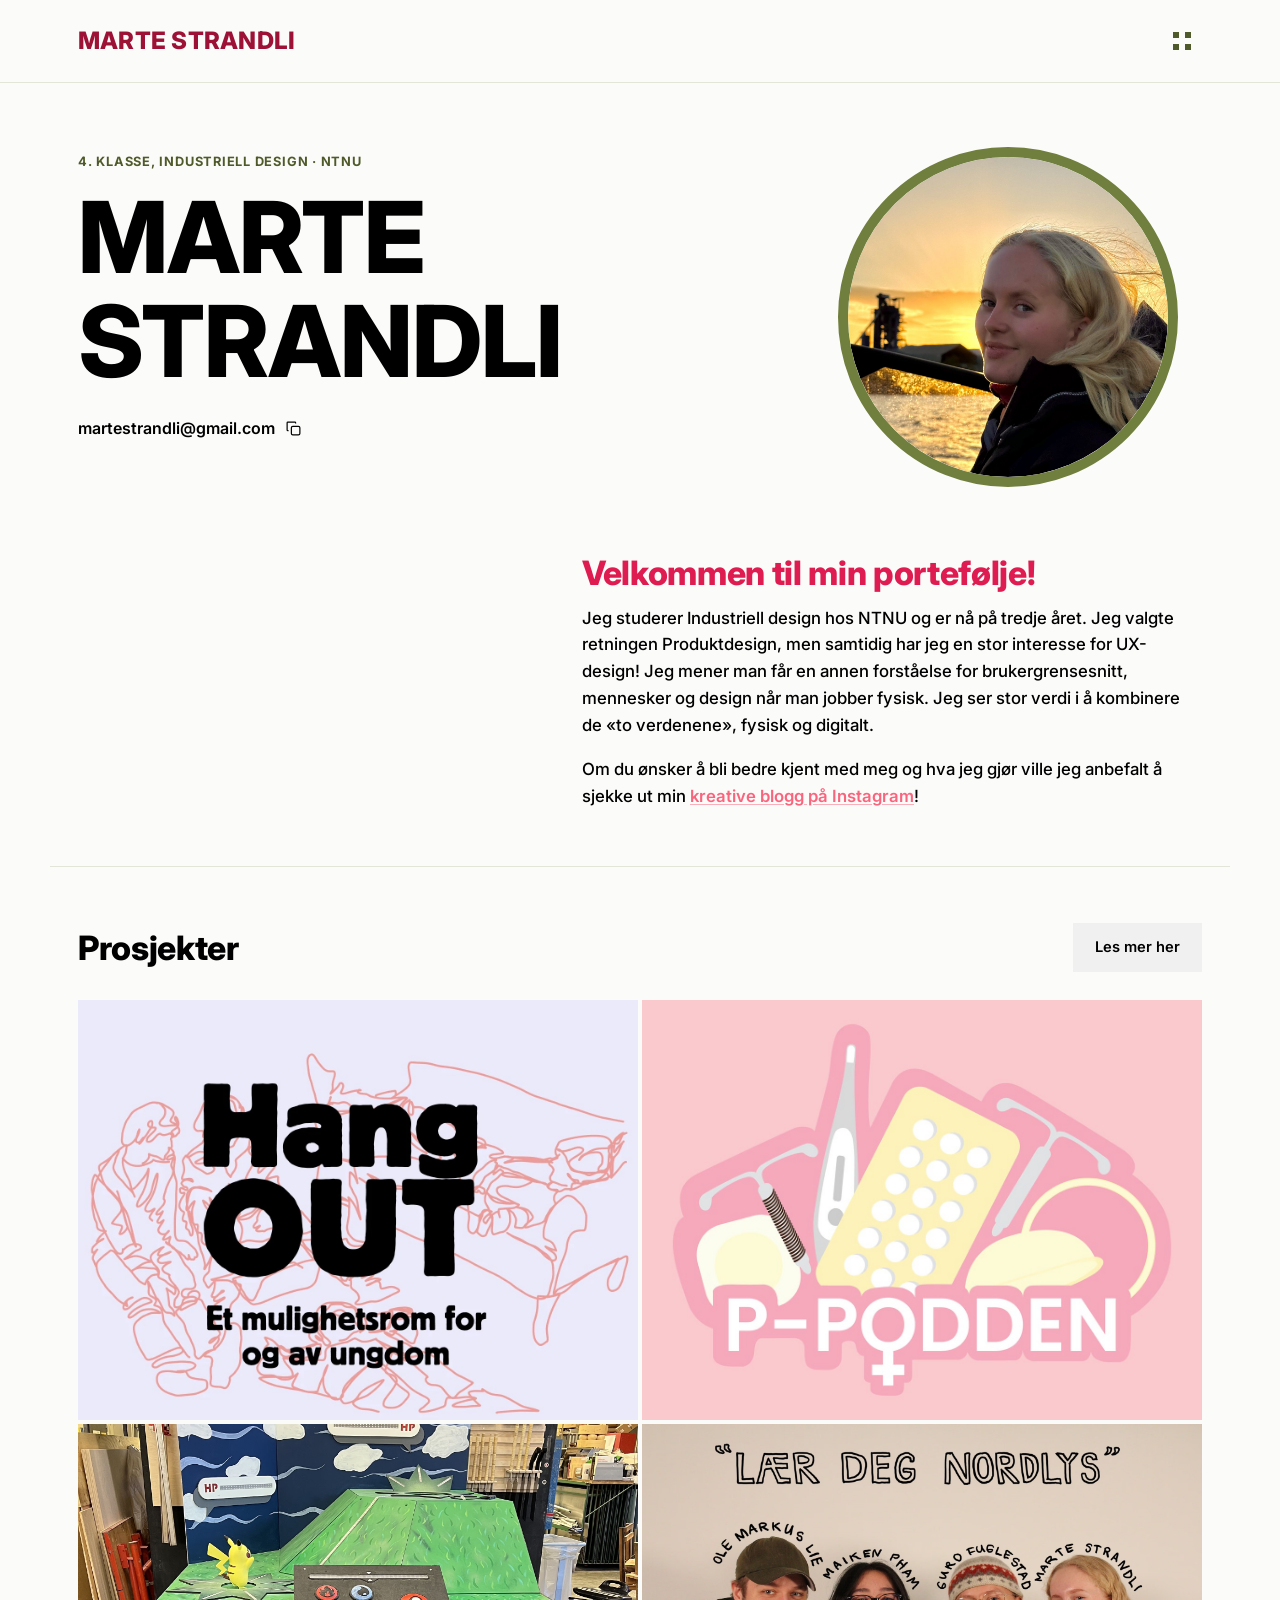
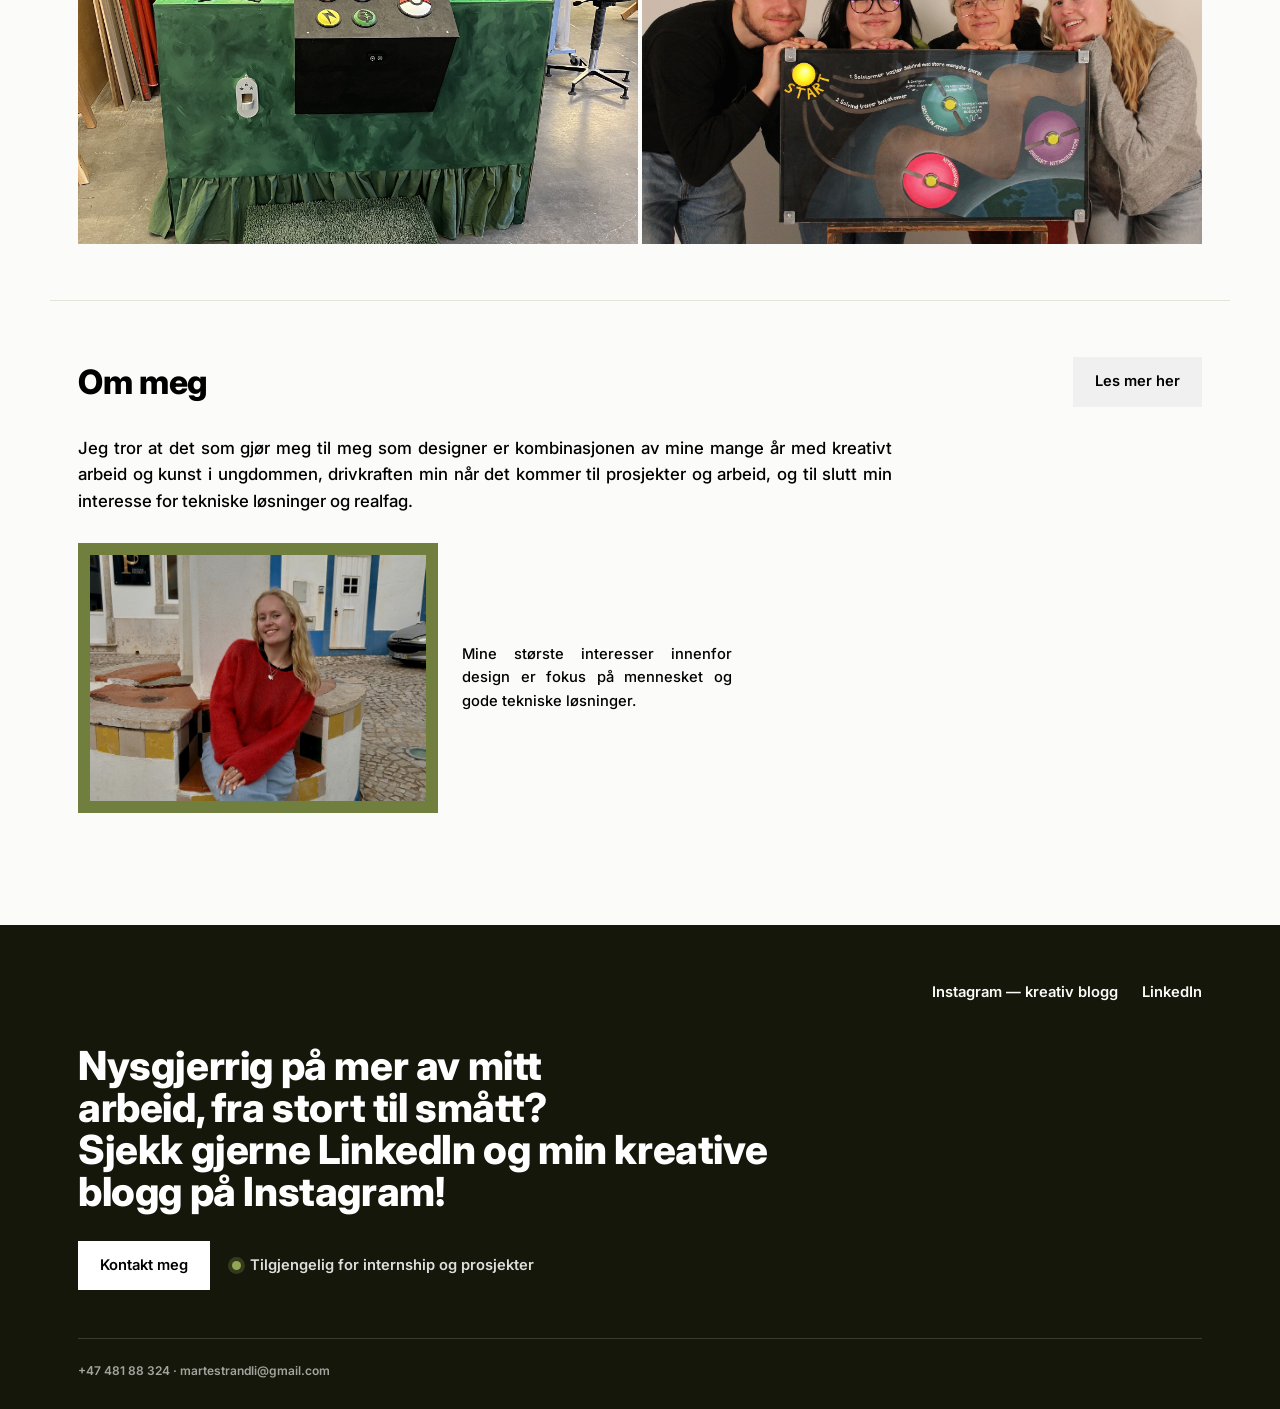
==== commit 9afeb8d8: "Fiks manglende sidepadding: seksjoner (.nav, .hero, .intro, .section, .contact-*, .om-hero, .project" ====
--- a/index.html
+++ b/index.html
@@ -5,7 +5,7 @@
 <meta name="viewport" content="width=device-width, initial-scale=1.0">
 <title>Marte Strandli — Portefølje</title>
 <meta name="description" content="Marte Strandli, industridesignstudent ved NTNU (Produktdesign). Portefølje med prosjekter innen produkt- og tjenestedesign.">
-<link rel="stylesheet" href="css/styles.css?v=20260826d">
+<link rel="stylesheet" href="css/styles.css?v=20260826e">
 <link rel="icon" type="image/png" sizes="32x32" href="images/favicon-32.png">
 <link rel="icon" type="image/png" sizes="16x16" href="images/favicon-16.png">
 <link rel="icon" href="images/favicon.ico">
@@ -165,6 +165,6 @@
   </div>
 </footer>
 
-<script src="js/main.js?v=20260826d"></script>
+<script src="js/main.js?v=20260826e"></script>
 </body>
 </html>
--- a/css/styles.css
+++ b/css/styles.css
@@ -72,6 +72,7 @@
 }
 
 img{ max-width: 100%; display: block; }
+figure{ margin: 0; }
 a{ color: inherit; text-decoration: none; }
 a:focus-visible, button:focus-visible, input:focus-visible, textarea:focus-visible{
   outline: 2px solid var(--green);
@@ -199,7 +200,8 @@
 .nav{
   display: flex;
   align-items: center;
-  padding: 18px 0;
+  padding-top: 18px;
+  padding-bottom: 18px;
   position: relative;
 }
 .nav-logo{
@@ -319,7 +321,8 @@
 
 /* ---------- Hero (forside) ---------- */
 .hero{
-  padding: 64px 0 40px;
+  padding-top: 64px;
+  padding-bottom: 40px;
   display: grid;
   grid-template-columns: 1fr auto;
   gap: 40px;
@@ -331,7 +334,7 @@
 }
 .media.hero-avatar{
   --ar: 1/1;
-  width: 300px;
+  width: 340px;
   margin-right: 24px;
   border-radius: 50%;
   border: 10px solid var(--green);
@@ -348,7 +351,7 @@
 }
 @media (max-width: 640px){
   .hero{ grid-template-columns: 1fr; }
-  .media.hero-avatar{ width: 190px; margin-right: 0; }
+  .media.hero-avatar{ width: 220px; margin-right: 0; }
 }
 
 .hero-email{ margin-top: 22px; }
@@ -371,7 +374,8 @@
 
 /* ---------- Intro / velkomst-tekst ---------- */
 .intro{
-  padding: 28px 0 56px;
+  padding-top: 28px;
+  padding-bottom: 56px;
   border-bottom: 1px solid var(--line);
   display: flex;
   justify-content: flex-end;
@@ -385,7 +389,7 @@
 }
 
 /* ---------- Seksjon ---------- */
-.section{ padding: 56px 0; }
+.section{ padding-top: 56px; padding-bottom: 56px; }
 .section-head{
   display: flex;
   justify-content: space-between;
@@ -507,7 +511,7 @@
 .section-justify p{ text-align: justify; max-width: 74ch; }
 
 /* ---------- Om meg / Q&A ---------- */
-.om-hero{ padding: 56px 0 32px; text-align: center; }
+.om-hero{ padding-top: 56px; padding-bottom: 32px; text-align: center; }
 .om-hero .eyebrow{ display: block; font-size: 1.05rem; }
 .om-hero h1{ text-transform: uppercase; font-size: clamp(2.6rem, 6vw, 4.2rem); }
 .om-body p{ text-align: justify; }
@@ -568,7 +572,7 @@
 .qa-answer p{ padding-bottom: 20px; }
 
 /* ---------- Kontakt ---------- */
-.contact-hero{ padding: 56px 0 40px; }
+.contact-hero{ padding-top: 56px; padding-bottom: 40px; }
 .contact-hero h1{ text-transform: uppercase; }
 .contact-hero.hero-pink h1{ color: var(--pink); }
 .contact-hero .email-copy{ margin-top: 20px; }
@@ -600,7 +604,8 @@
   display: grid;
   grid-template-columns: repeat(3, 1fr);
   gap: 24px;
-  padding: 40px 0;
+  padding-top: 40px;
+  padding-bottom: 40px;
   border-top: 1px solid var(--line);
 }
 @media (max-width: 720px){
@@ -611,7 +616,7 @@
 .contact-detail a:hover{ color: var(--green); }
 
 /* ---------- Prosjekt-detaljside ---------- */
-.project-hero{ padding: 48px 0 0; }
+.project-hero{ padding-top: 48px; padding-bottom: 0; }
 .project-meta-grid{
   display: grid;
   grid-template-columns: repeat(4, 1fr);
@@ -664,7 +669,8 @@
 }
 
 .explore{
-  padding: 56px 0;
+  padding-top: 56px;
+  padding-bottom: 56px;
   border-top: 1px solid var(--line);
 }
 .explore-grid{
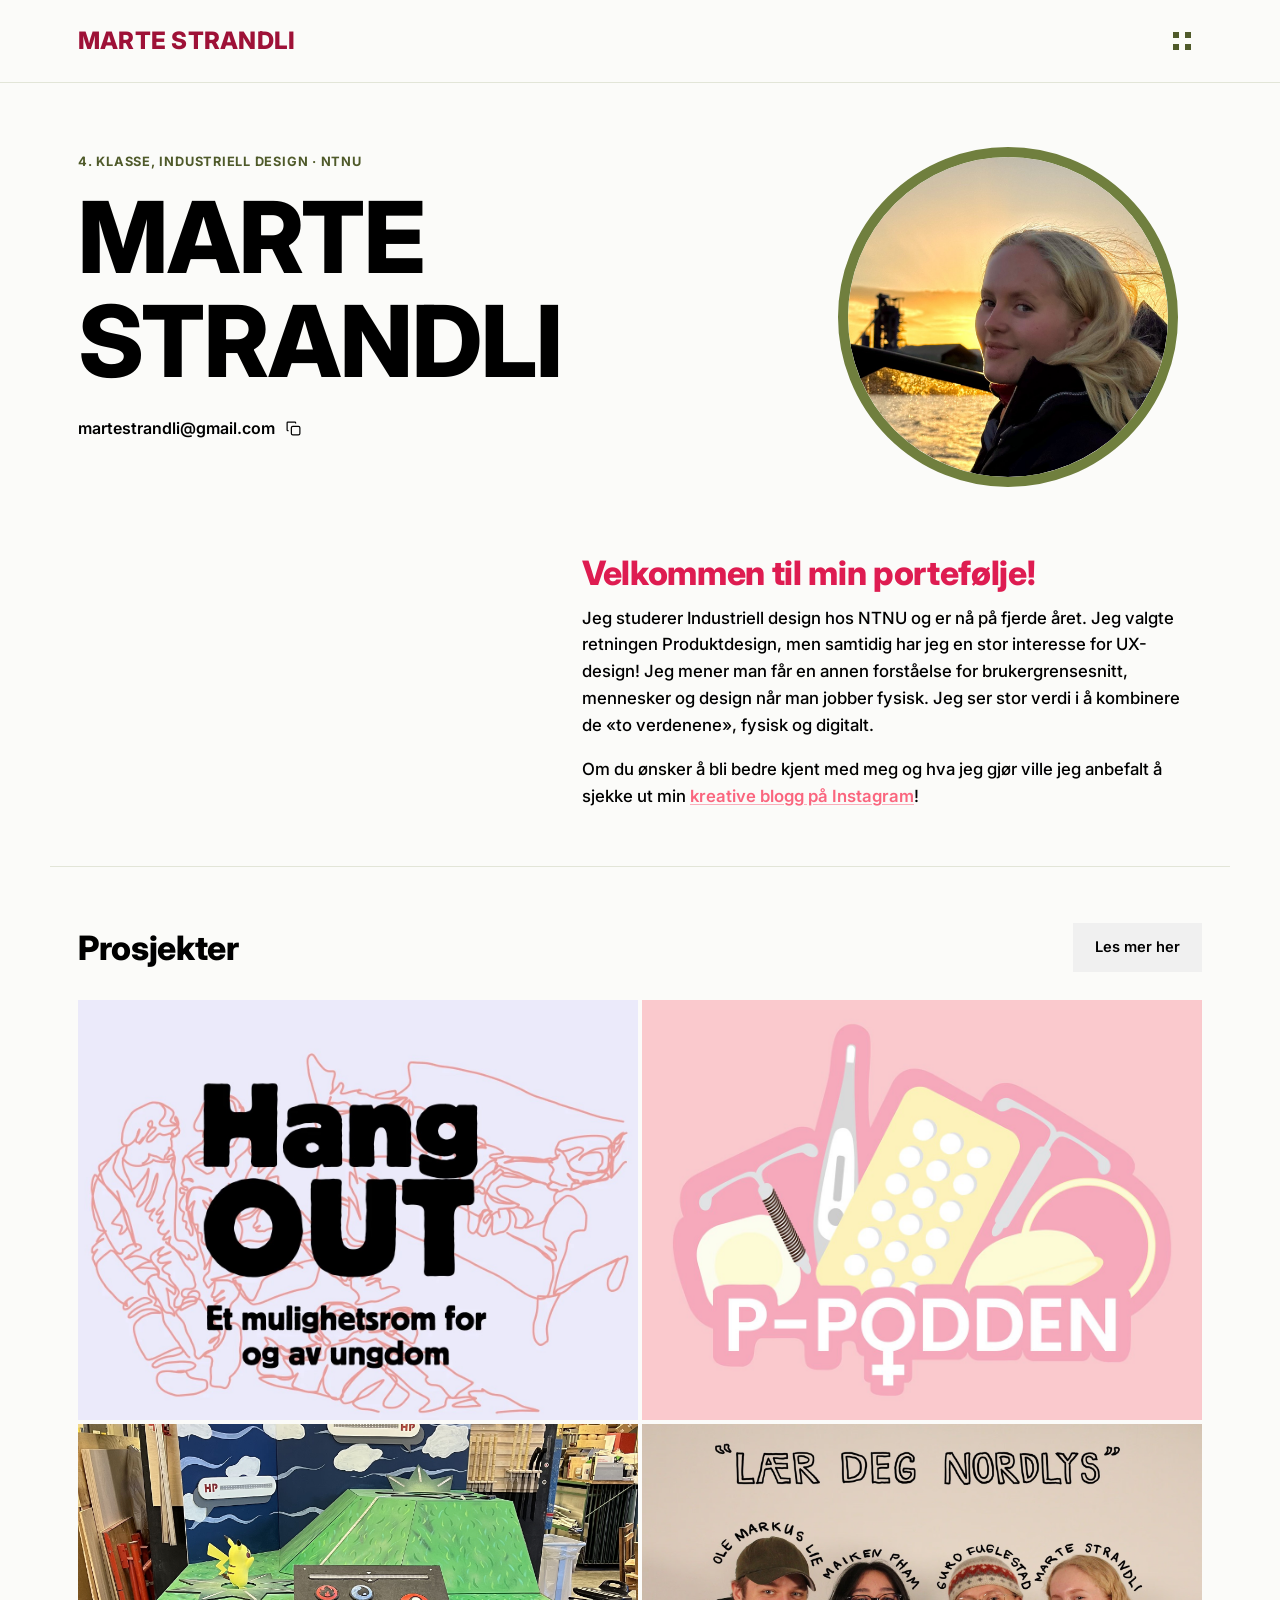
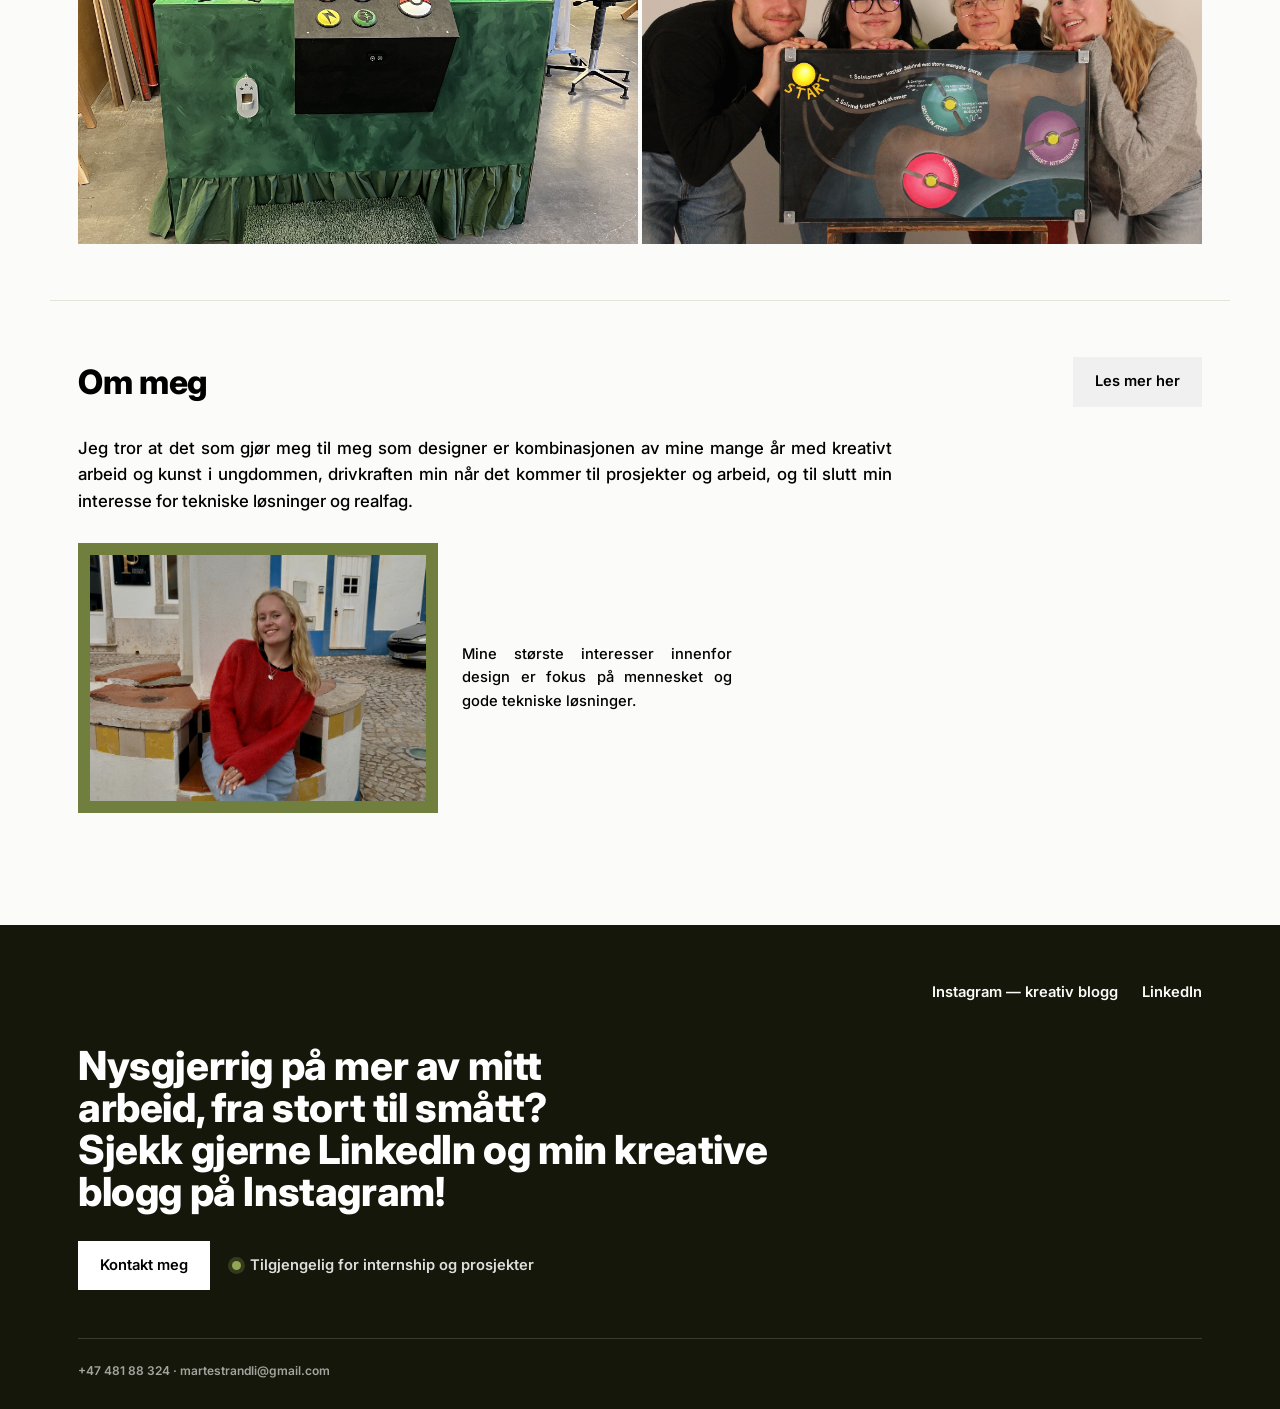
==== commit f65dc1d8: "Oppdater tekst: fjerde året, nytt om-meg-avsnitt, Lærdom-tillegg på hangout/p-podden/nordlys/pokemon" ====
--- a/index.html
+++ b/index.html
@@ -57,7 +57,7 @@
   <section class="intro container">
     <div>
       <h2>Velkommen til min portefølje!</h2>
-      <p>Jeg studerer Industriell design hos NTNU og er nå på tredje året. Jeg valgte retningen Produktdesign, men samtidig har jeg en stor interesse for UX-design! Jeg mener man får en annen forståelse for brukergrensesnitt, mennesker og design når man jobber fysisk. Jeg ser stor verdi i å kombinere de «to verdenene», fysisk og digitalt.</p>
+      <p>Jeg studerer Industriell design hos NTNU og er nå på fjerde året. Jeg valgte retningen Produktdesign, men samtidig har jeg en stor interesse for UX-design! Jeg mener man får en annen forståelse for brukergrensesnitt, mennesker og design når man jobber fysisk. Jeg ser stor verdi i å kombinere de «to verdenene», fysisk og digitalt.</p>
       <p>Om du ønsker å bli bedre kjent med meg og hva jeg gjør ville jeg anbefalt å sjekke ut min <a class="pink-link" href="https://instagram.com/marte.drawing/" target="_blank" rel="noopener">kreative blogg på Instagram</a>!</p>
     </div>
   </section>
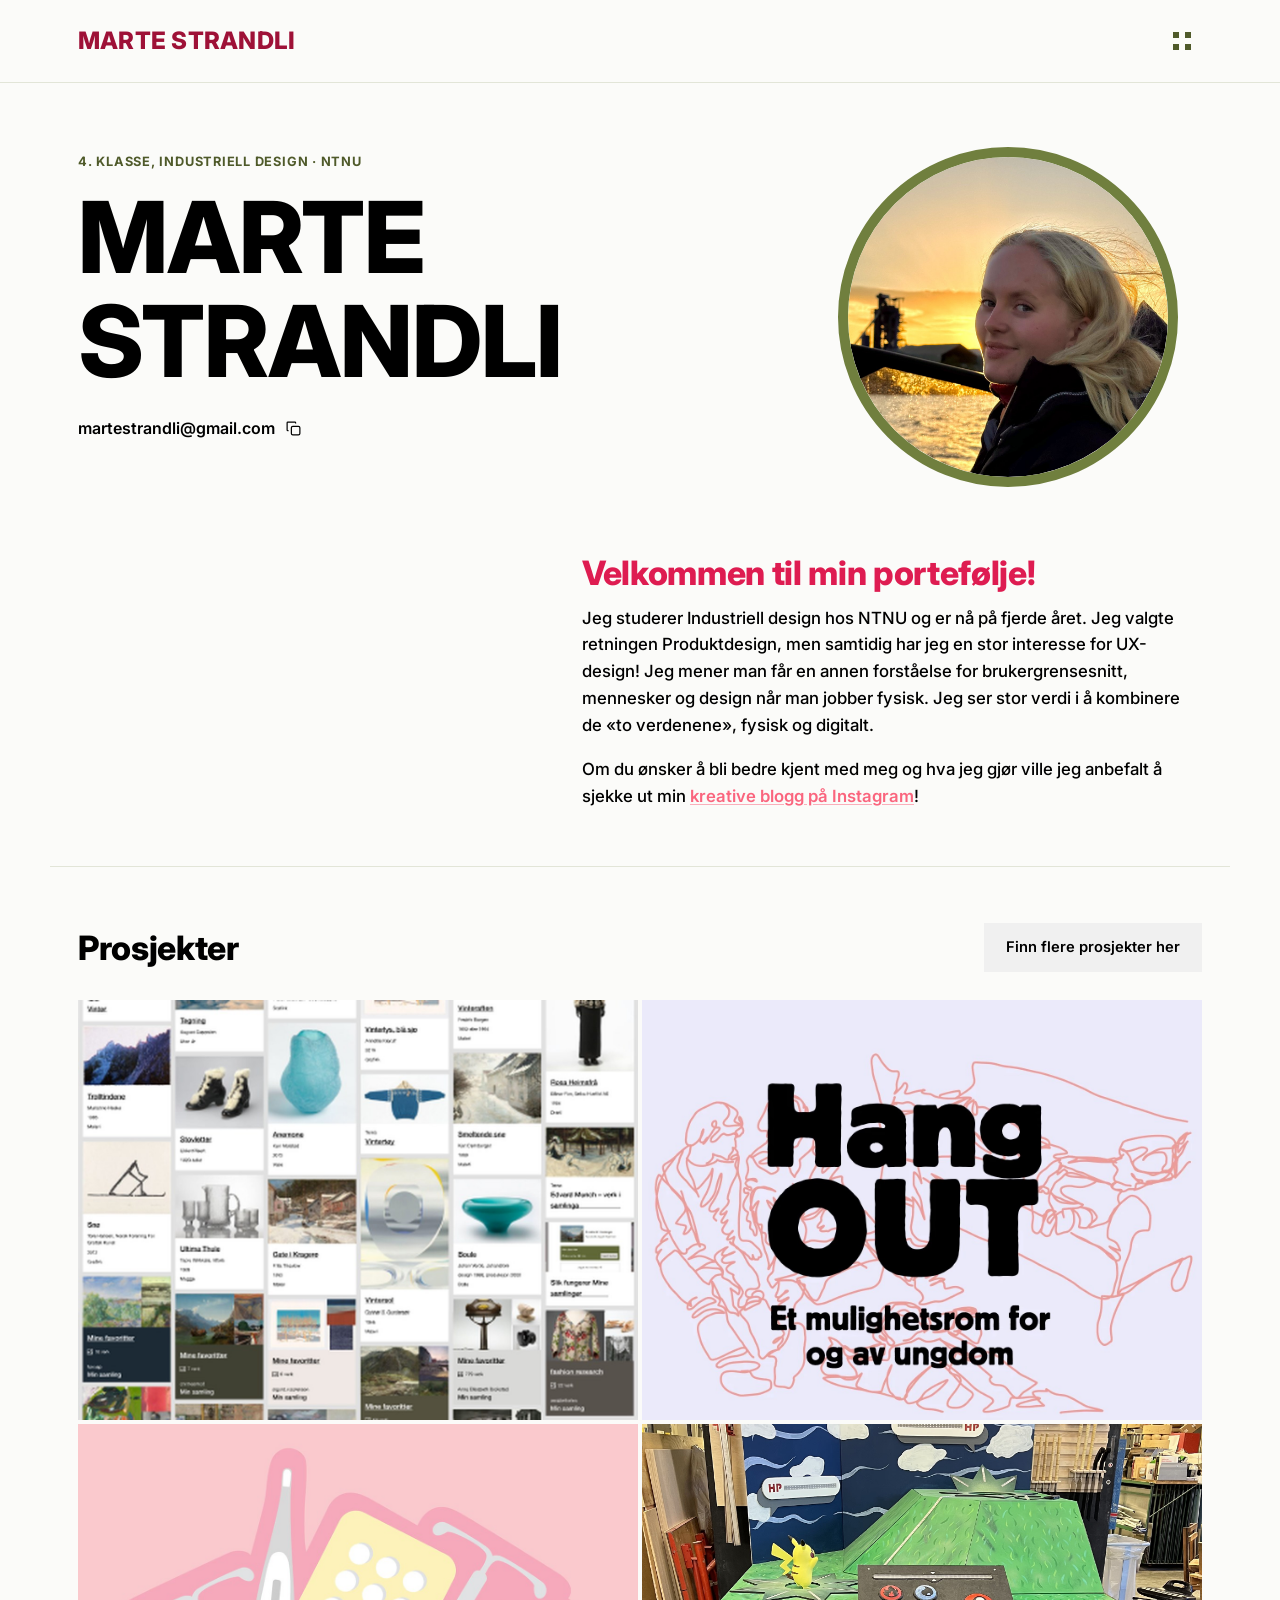
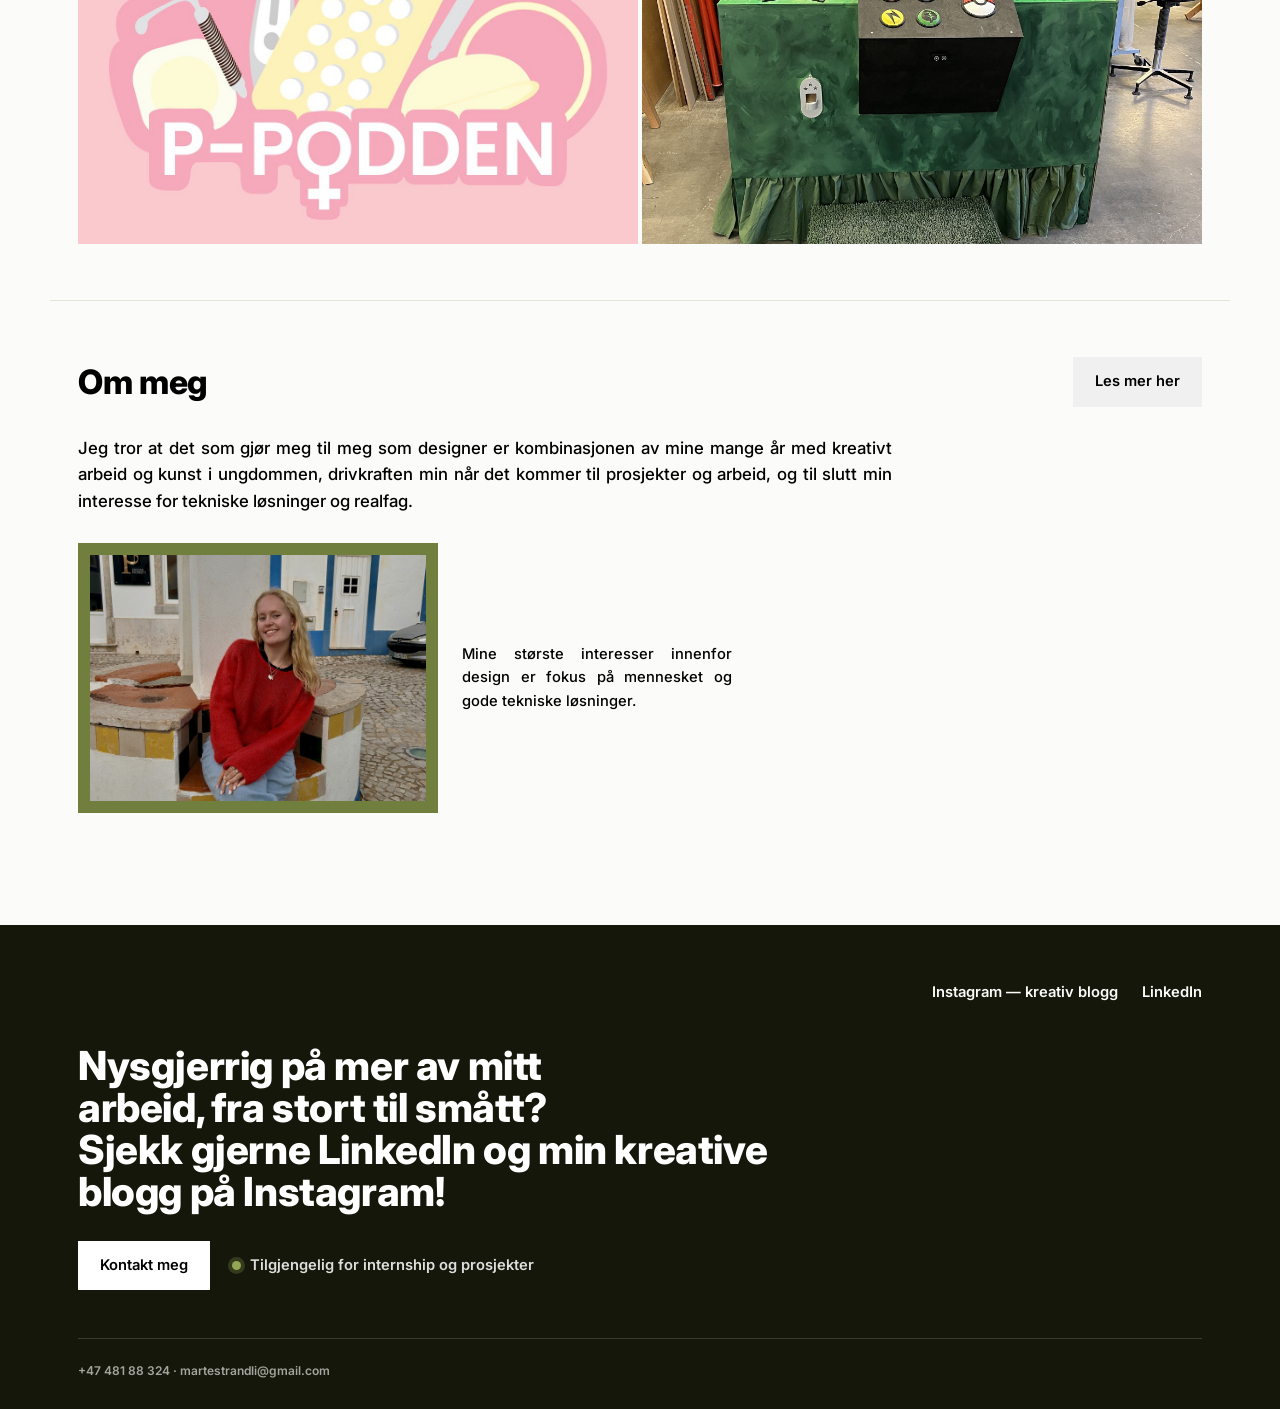
==== commit 412bb218: "Nytt prosjekt: Samlingen (Nasjonalmuseet) lagt til først, Nordlys fjernet fra forsiden, prosjekt-CTA" ====
--- a/index.html
+++ b/index.html
@@ -65,9 +65,23 @@
   <section class="section container">
     <div class="section-head">
       <h2>Prosjekter</h2>
-      <a class="btn" href="prosjekter.html">Les mer her</a>
+      <a class="btn" href="prosjekter.html">Finn flere prosjekter her</a>
     </div>
     <div class="project-grid">
+
+      <a class="project-card" href="prosjekter/samlingen.html">
+        <figure class="media">
+          <img src="images/samlingen-cover.jpg" alt="Cover for prosjektet Samlingen" loading="lazy">
+          <div class="media-fallback">
+            <svg viewBox="0 0 24 24" fill="none" stroke="currentColor" stroke-width="1.5"><rect x="3" y="3" width="18" height="18" rx="2"/><path d="M3 15l5-5 4 4 5-6 4 5"/></svg>
+            <code>images/samlingen-cover.jpg</code>
+          </div>
+        </figure>
+        <div class="card-caption">
+          <h3>Samlingen</h3>
+          <span class="card-tag">Interaksjonsdesign · 2026</span>
+        </div>
+      </a>
 
       <a class="project-card" href="prosjekter/hangout.html">
         <figure class="media">
@@ -108,20 +122,6 @@
         <div class="card-caption">
           <h3>Pokemon Arcade spill</h3>
           <span class="card-tag">Produktdesign/utvikling · 2025</span>
-        </div>
-      </a>
-
-      <a class="project-card" href="prosjekter/nordlys.html">
-        <figure class="media">
-          <img src="images/nordlys-cover.jpg" alt="Cover for prosjektet Lær deg nordlys" loading="lazy">
-          <div class="media-fallback">
-            <svg viewBox="0 0 24 24" fill="none" stroke="currentColor" stroke-width="1.5"><rect x="3" y="3" width="18" height="18" rx="2"/><path d="M3 15l5-5 4 4 5-6 4 5"/></svg>
-            <code>images/nordlys-cover.jpg</code>
-          </div>
-        </figure>
-        <div class="card-caption">
-          <h3>Lær deg nordlys</h3>
-          <span class="card-tag">Elektronikk/prototyping · 2025</span>
         </div>
       </a>
 
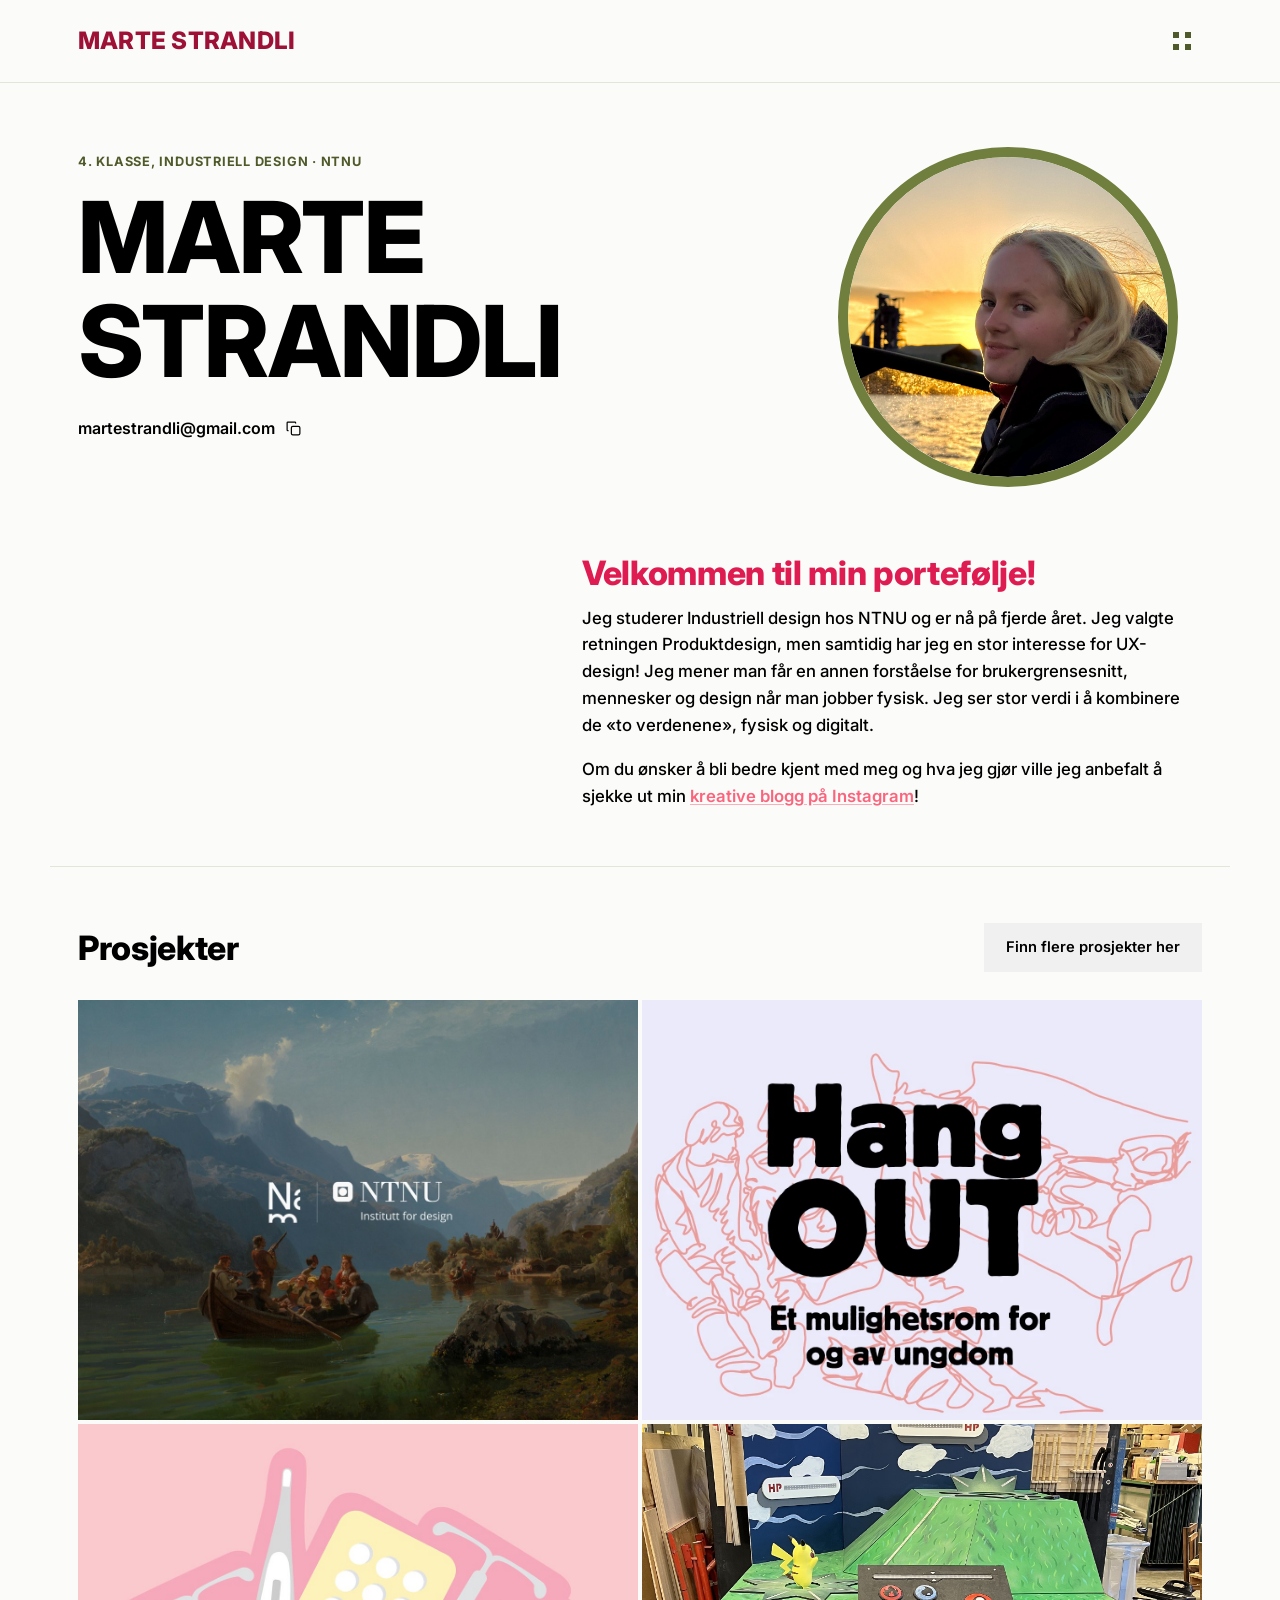
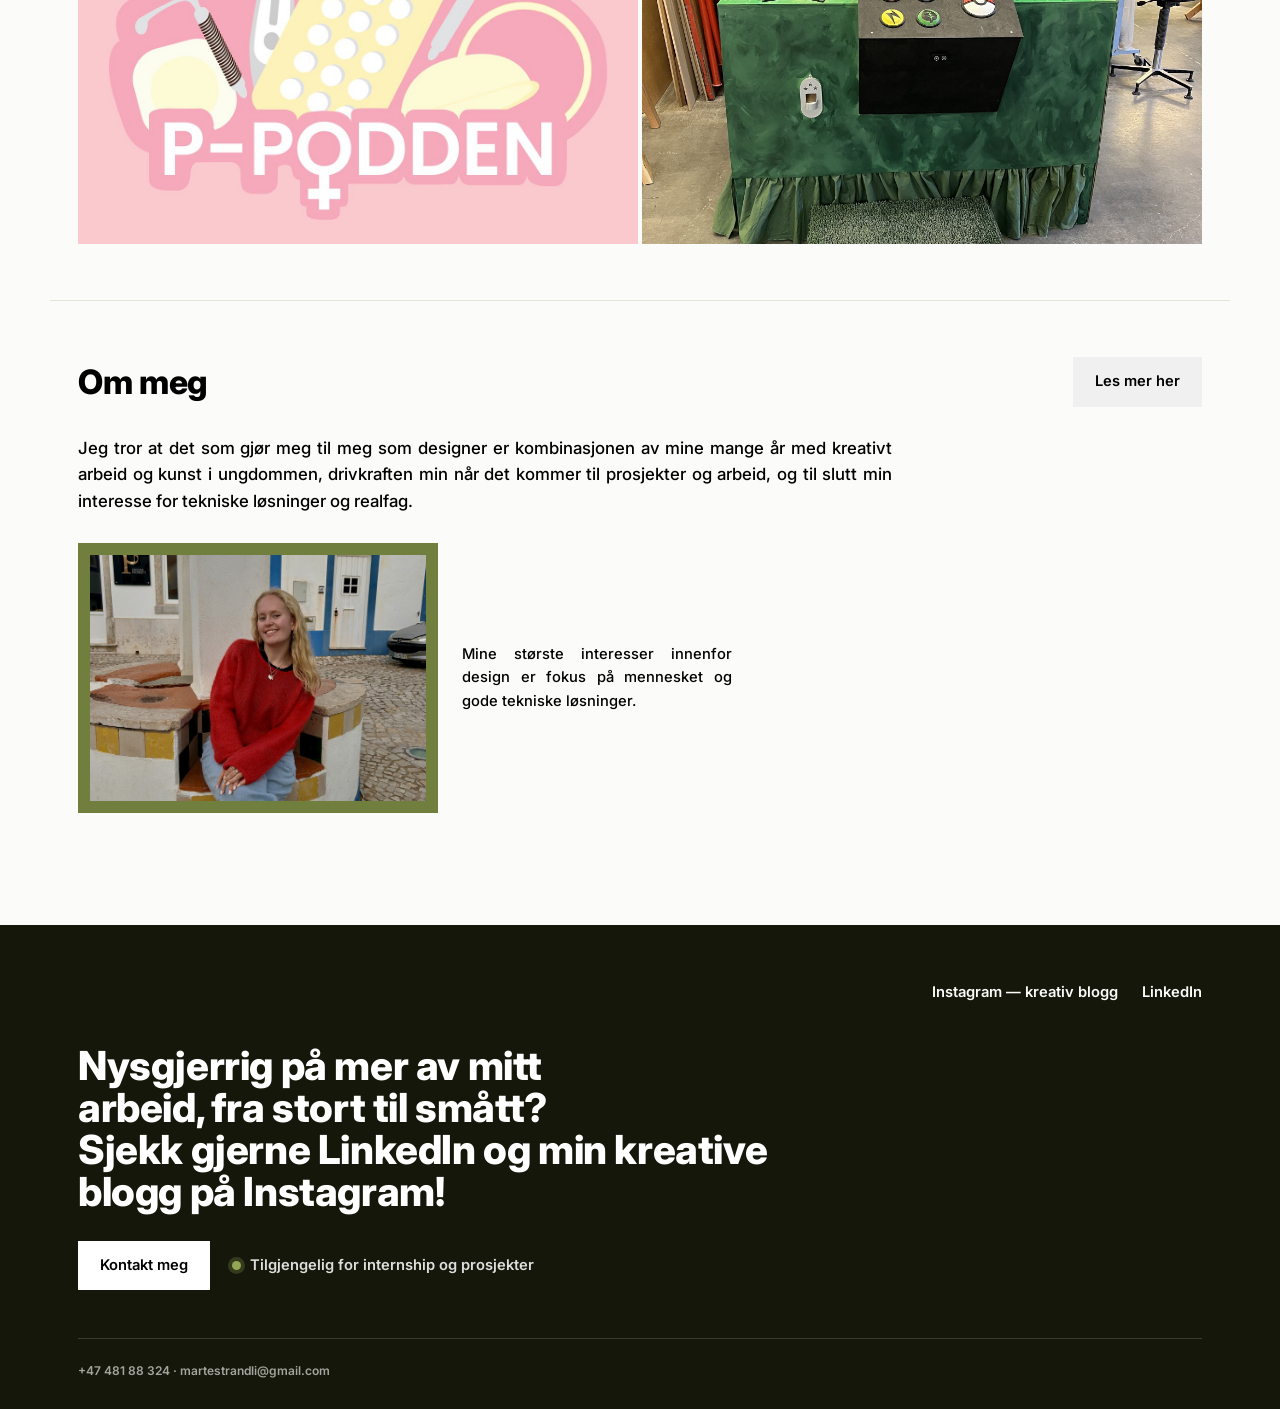
==== commit 865e3389: "Full-skjerm mobilmeny, fjern samlingen-3, korter samlingen-4 - Mobilmenyen apnes na som en fullskjer" ====
--- a/index.html
+++ b/index.html
@@ -5,7 +5,7 @@
 <meta name="viewport" content="width=device-width, initial-scale=1.0">
 <title>Marte Strandli — Portefølje</title>
 <meta name="description" content="Marte Strandli, industridesignstudent ved NTNU (Produktdesign). Portefølje med prosjekter innen produkt- og tjenestedesign.">
-<link rel="stylesheet" href="css/styles.css?v=20260826e">
+<link rel="stylesheet" href="css/styles.css?v=20260826f">
 <link rel="icon" type="image/png" sizes="32x32" href="images/favicon-32.png">
 <link rel="icon" type="image/png" sizes="16x16" href="images/favicon-16.png">
 <link rel="icon" href="images/favicon.ico">
@@ -165,6 +165,6 @@
   </div>
 </footer>
 
-<script src="js/main.js?v=20260826e"></script>
+<script src="js/main.js?v=20260826f"></script>
 </body>
 </html>
--- a/css/styles.css
+++ b/css/styles.css
@@ -297,26 +297,45 @@
 .nav-links a[aria-current="page"]{ color: var(--green-deep); }
 
 @media (max-width: 640px){
-  /* På smale skjermer er det ikke plass til at lenkene ruller ut vannrett
-     i navbaren — der vises de i en nedtrekksmeny under ikonet i stedet,
-     men fortsatt styrt av samme klikk på ikonet. */
+  /* På smale skjermer fyller menyen hele skjermen når den er åpen, med
+     lenkene stort og midtstilt (samme mønster som Framer-siden), i stedet
+     for en liten nedtrekksboks under ikonet. */
   .nav-links{
     flex-direction: column;
-    align-items: stretch;
-    max-width: none;
-    width: 200px;
+    align-items: center;
+    justify-content: center;
+    max-width: 0;
+    width: 100%;
     margin: 0;
-    padding: 8px;
-    position: absolute;
-    top: calc(100% + 10px);
-    right: 0;
-    background: var(--paper-raised);
-    border: 1px solid var(--line-strong);
-    box-shadow: 0 12px 28px rgba(0, 0, 0, 0.10);
-    transform: translateY(-6px);
-    transition: opacity 0.2s ease, transform 0.2s ease;
+    padding: 0;
+    position: fixed;
+    top: 0;
+    left: 0;
+    width: 100vw;
+    height: 100vh;
+    gap: 28px;
+    background: var(--paper);
+    border: none;
+    box-shadow: none;
+    transform: none;
+    transition: max-width 0.35s ease, opacity 0.25s ease;
   }
-  .site-header.is-open .nav-links{ transform: translateY(0); }
+  .site-header.is-open .nav-links{
+    max-width: 100vw;
+    transform: none;
+  }
+  .nav-links a{
+    font-size: 1.8rem;
+    font-weight: 700;
+    padding: 6px 0;
+  }
+  /* Logo og meny-ikon skal ligge over det fullskjerm-menyen, slik at de
+     forblir synlige (og ikonet klikkbart, for å lukke menyen) når
+     menyen er åpen på mobil. */
+  .nav-logo, .nav-menu-btn{
+    position: relative;
+    z-index: 1;
+  }
 }
 
 /* ---------- Hero (forside) ---------- */
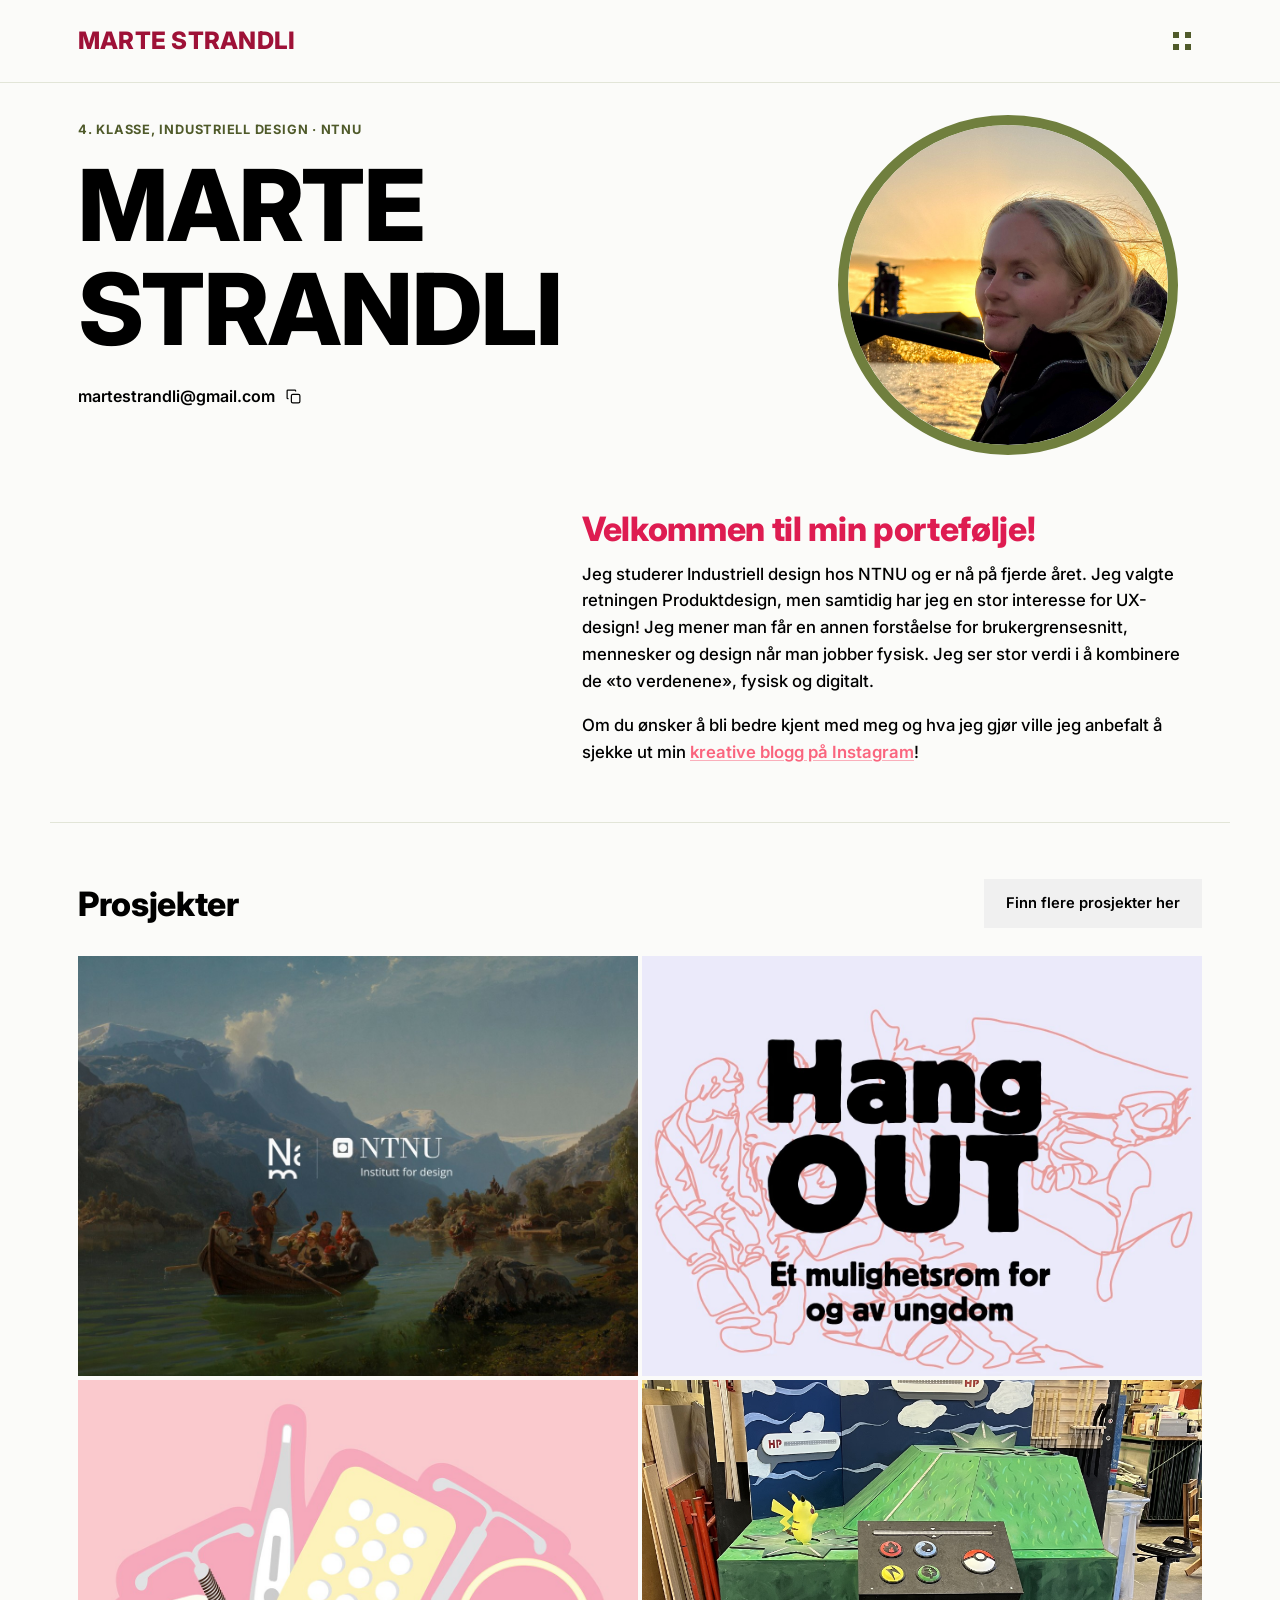
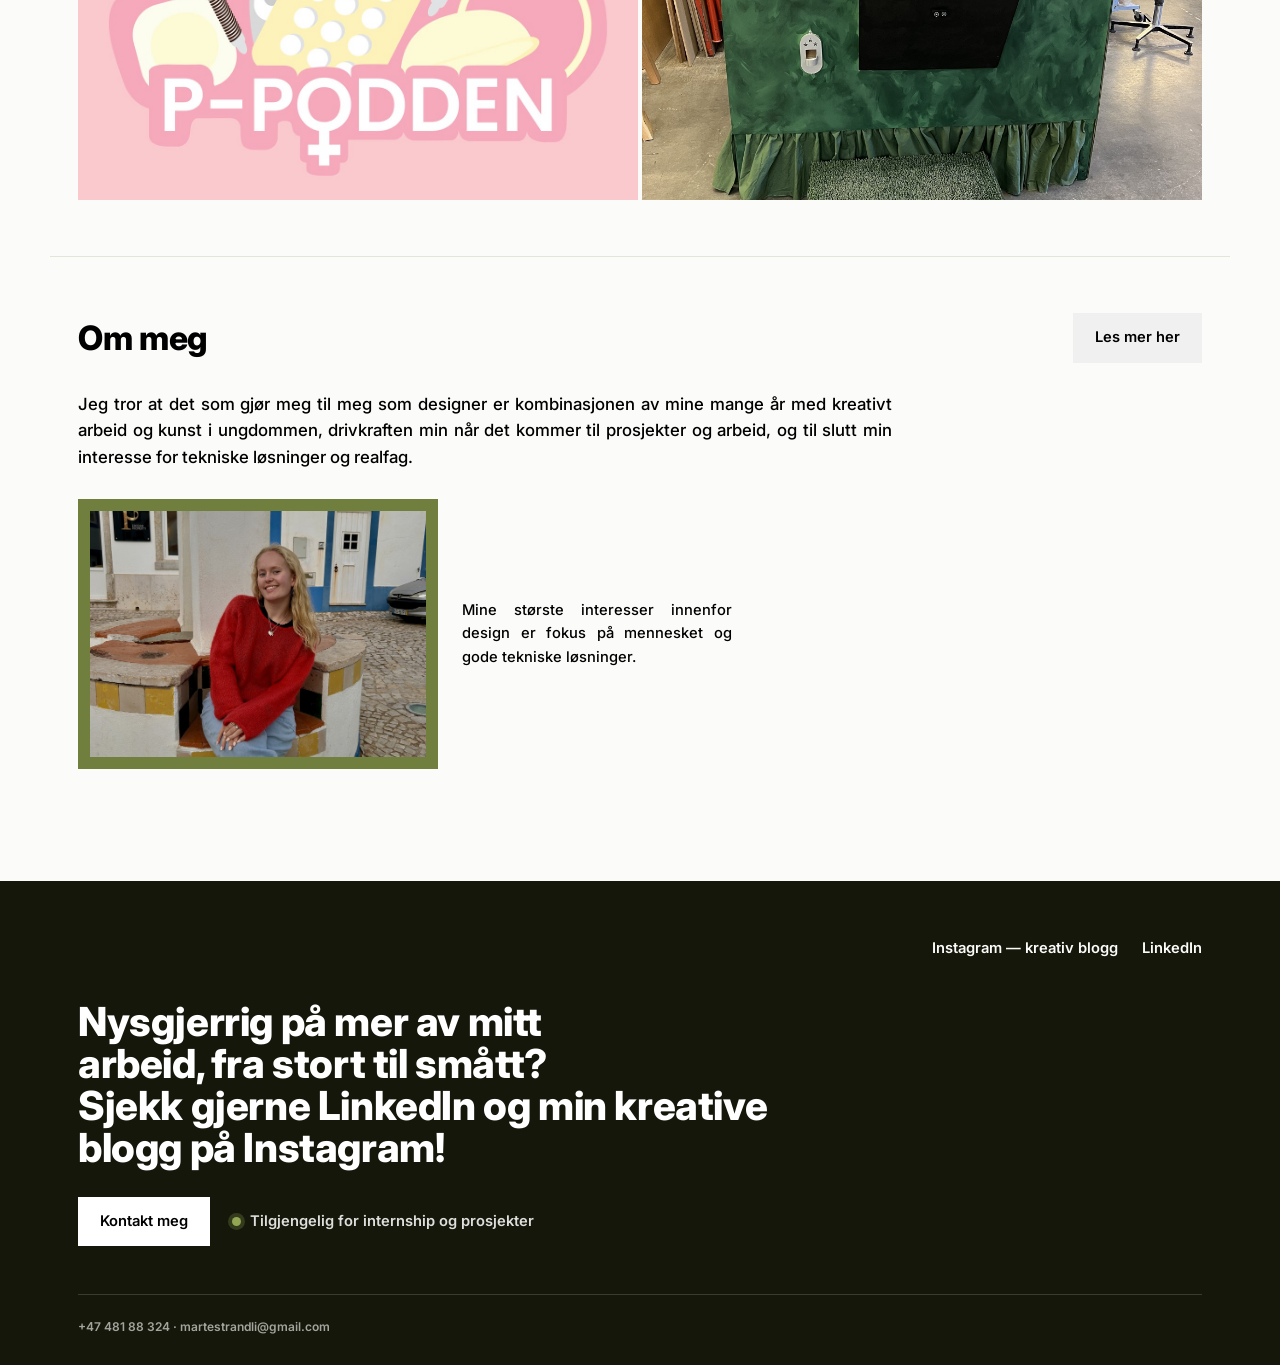
==== commit 73959517: "Update stylesheet version in index.html" ====
--- a/index.html
+++ b/index.html
@@ -5,7 +5,7 @@
 <meta name="viewport" content="width=device-width, initial-scale=1.0">
 <title>Marte Strandli — Portefølje</title>
 <meta name="description" content="Marte Strandli, industridesignstudent ved NTNU (Produktdesign). Portefølje med prosjekter innen produkt- og tjenestedesign.">
-<link rel="stylesheet" href="css/styles.css?v=20260826f">
+<link rel="stylesheet" href="css/styles.css?v=20260902a">
 <link rel="icon" type="image/png" sizes="32x32" href="images/favicon-32.png">
 <link rel="icon" type="image/png" sizes="16x16" href="images/favicon-16.png">
 <link rel="icon" href="images/favicon.ico">
--- a/css/styles.css
+++ b/css/styles.css
@@ -144,6 +144,18 @@
 .btn.btn-block{ width: 100%; }
 .btn-row{ display: flex; flex-wrap: wrap; gap: 12px; margin-top: 10px; }
 
+/* ---------- "Kommende prosjekt"-boks (prosjekter.html) ---------- */
+.coming-soon-box{
+  display: none;
+  max-width: 420px;
+  padding: 22px 24px;
+  border: 3px solid var(--pink);
+  background: var(--paper-raised);
+}
+.coming-soon-box.is-visible{ display: block; }
+.coming-soon-box .eyebrow{ color: var(--pink-strong); margin-bottom: 10px; }
+.coming-soon-box p{ max-width: none; margin: 0; }
+
 .email-copy-wrap{
   position: relative;
   display: inline-block;
@@ -225,7 +237,15 @@
   /* Ikonet skal alltid stå lengst til høyre i navbaren, uansett om
      lenkene er åpne eller lukket — se .nav-links order:1 nedenfor. */
   order: 2;
-}
+  margin-left: auto;
+}
+
+@media (max-width: 1180px){
+  .nav-menu-btn{
+    margin-right: 6px;
+  }
+}
+
 .nav-menu-btn:hover .dots i{ background: var(--green-darkest); }
 
 /* Meny-ikonet: 5 firkanter i et "quincunx"-mønster (4 hjørner + 1 midt).
@@ -269,7 +289,7 @@
   list-style: none;
   /* margin-left:auto dytter lenke-gruppen (+ ikonet, som følger rett etter)
      helt til høyre i navbaren, mens margin-right holder dem tett inntil ikonet. */
-  margin: 0 6px 0 auto;
+  margin: 0 6px 0 0;
   padding: 0;
   display: flex;
   align-items: center;
@@ -340,7 +360,7 @@
 
 /* ---------- Hero (forside) ---------- */
 .hero{
-  padding-top: 64px;
+  padding-top: 32px;
   padding-bottom: 40px;
   display: grid;
   grid-template-columns: 1fr auto;
@@ -393,7 +413,7 @@
 
 /* ---------- Intro / velkomst-tekst ---------- */
 .intro{
-  padding-top: 28px;
+  padding-top: 16px;
   padding-bottom: 56px;
   border-bottom: 1px solid var(--line);
   display: flex;
@@ -782,3 +802,33 @@
   font-size: 12px;
   color: color-mix(in srgb, var(--paper) 62%, transparent);
 }
+
+
+.summary-box {
+  padding: 1.25rem 1.5rem;
+  margin: 1.5rem auto 4rem;
+  background: rgba(46, 125, 50, 0.05);
+}
+
+@media (max-width: 640px){
+  .summary-box {
+    margin-left: 20px;
+    margin-right: 20px;
+  }
+}
+
+.summary-box .summary-label {
+  display: block;
+  font-size: 1.25rem;
+  font-weight: 700;
+  letter-spacing: 0.02em;
+  text-transform: uppercase;
+  color: #9d174d;
+  margin-bottom: 0.75rem;
+}
+
+.summary-box p {
+  margin: 0;
+  line-height: 1.6;
+  max-width: none;
+}
